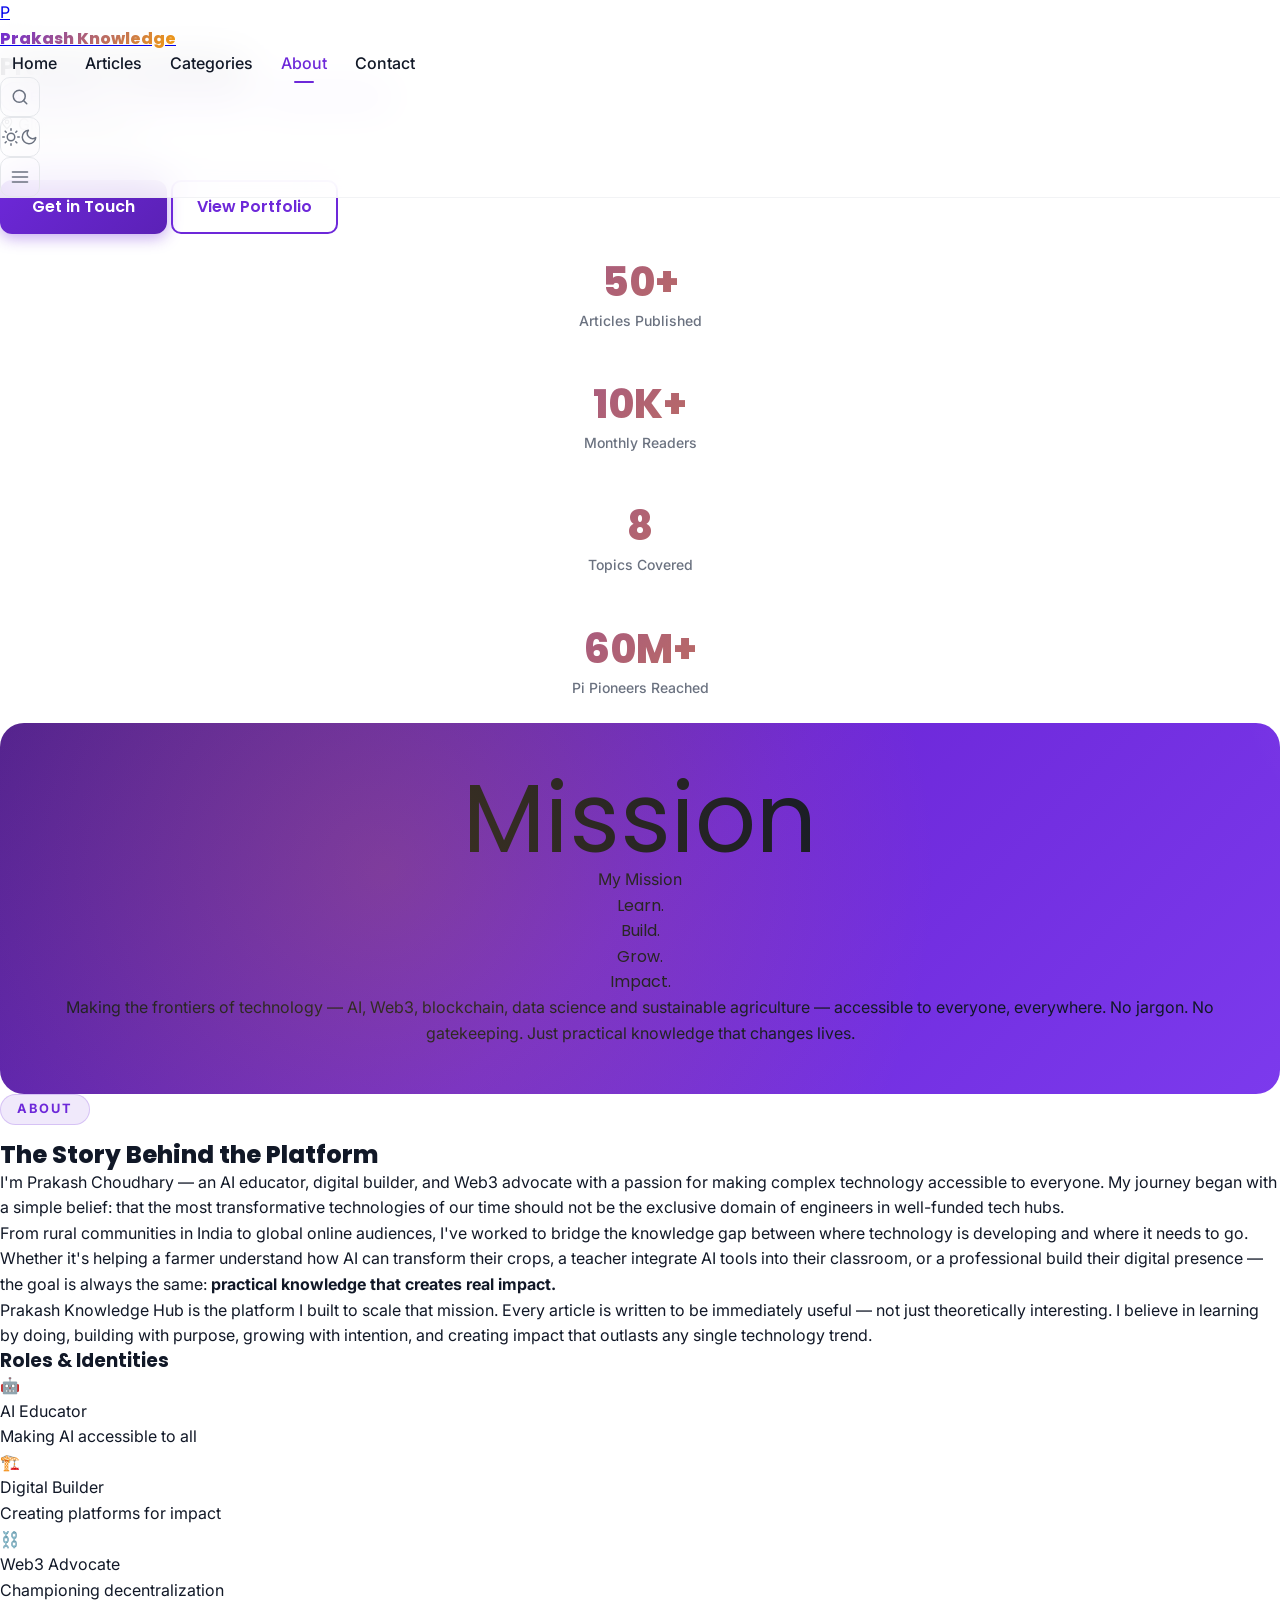
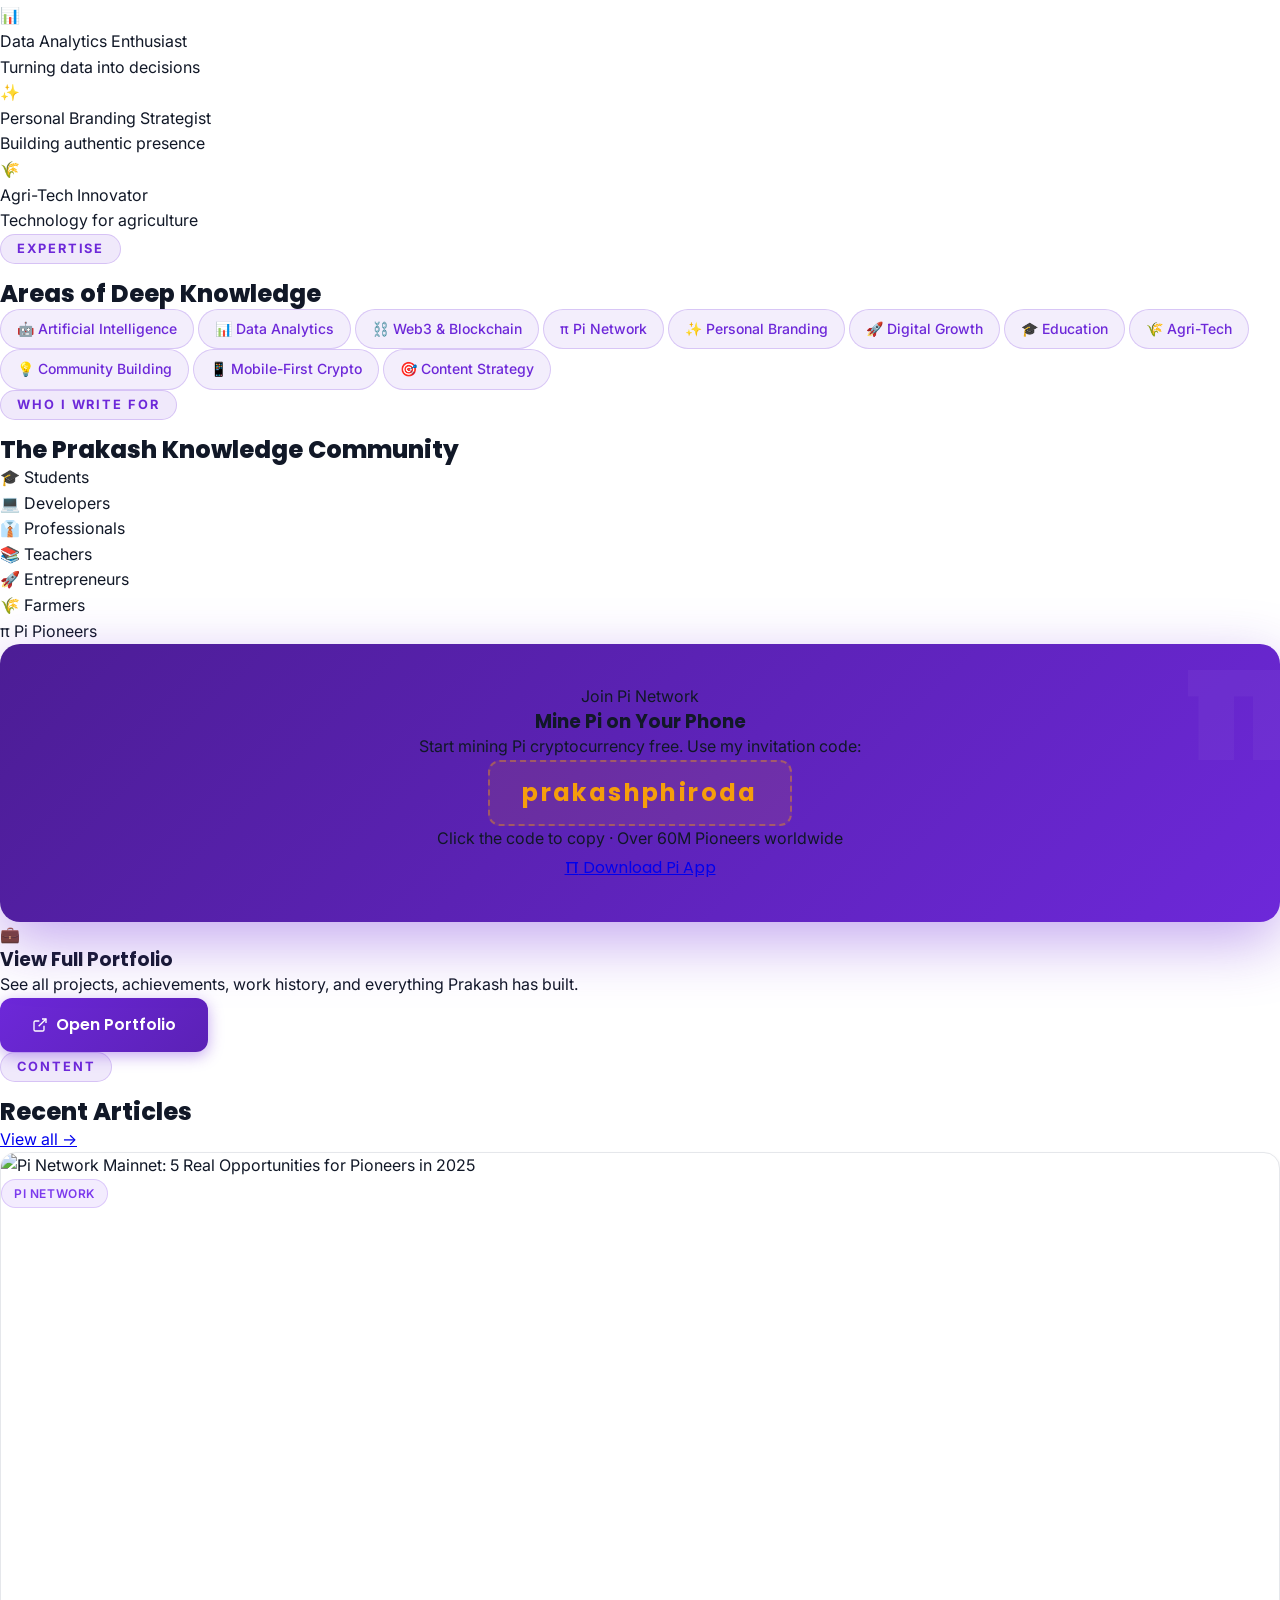
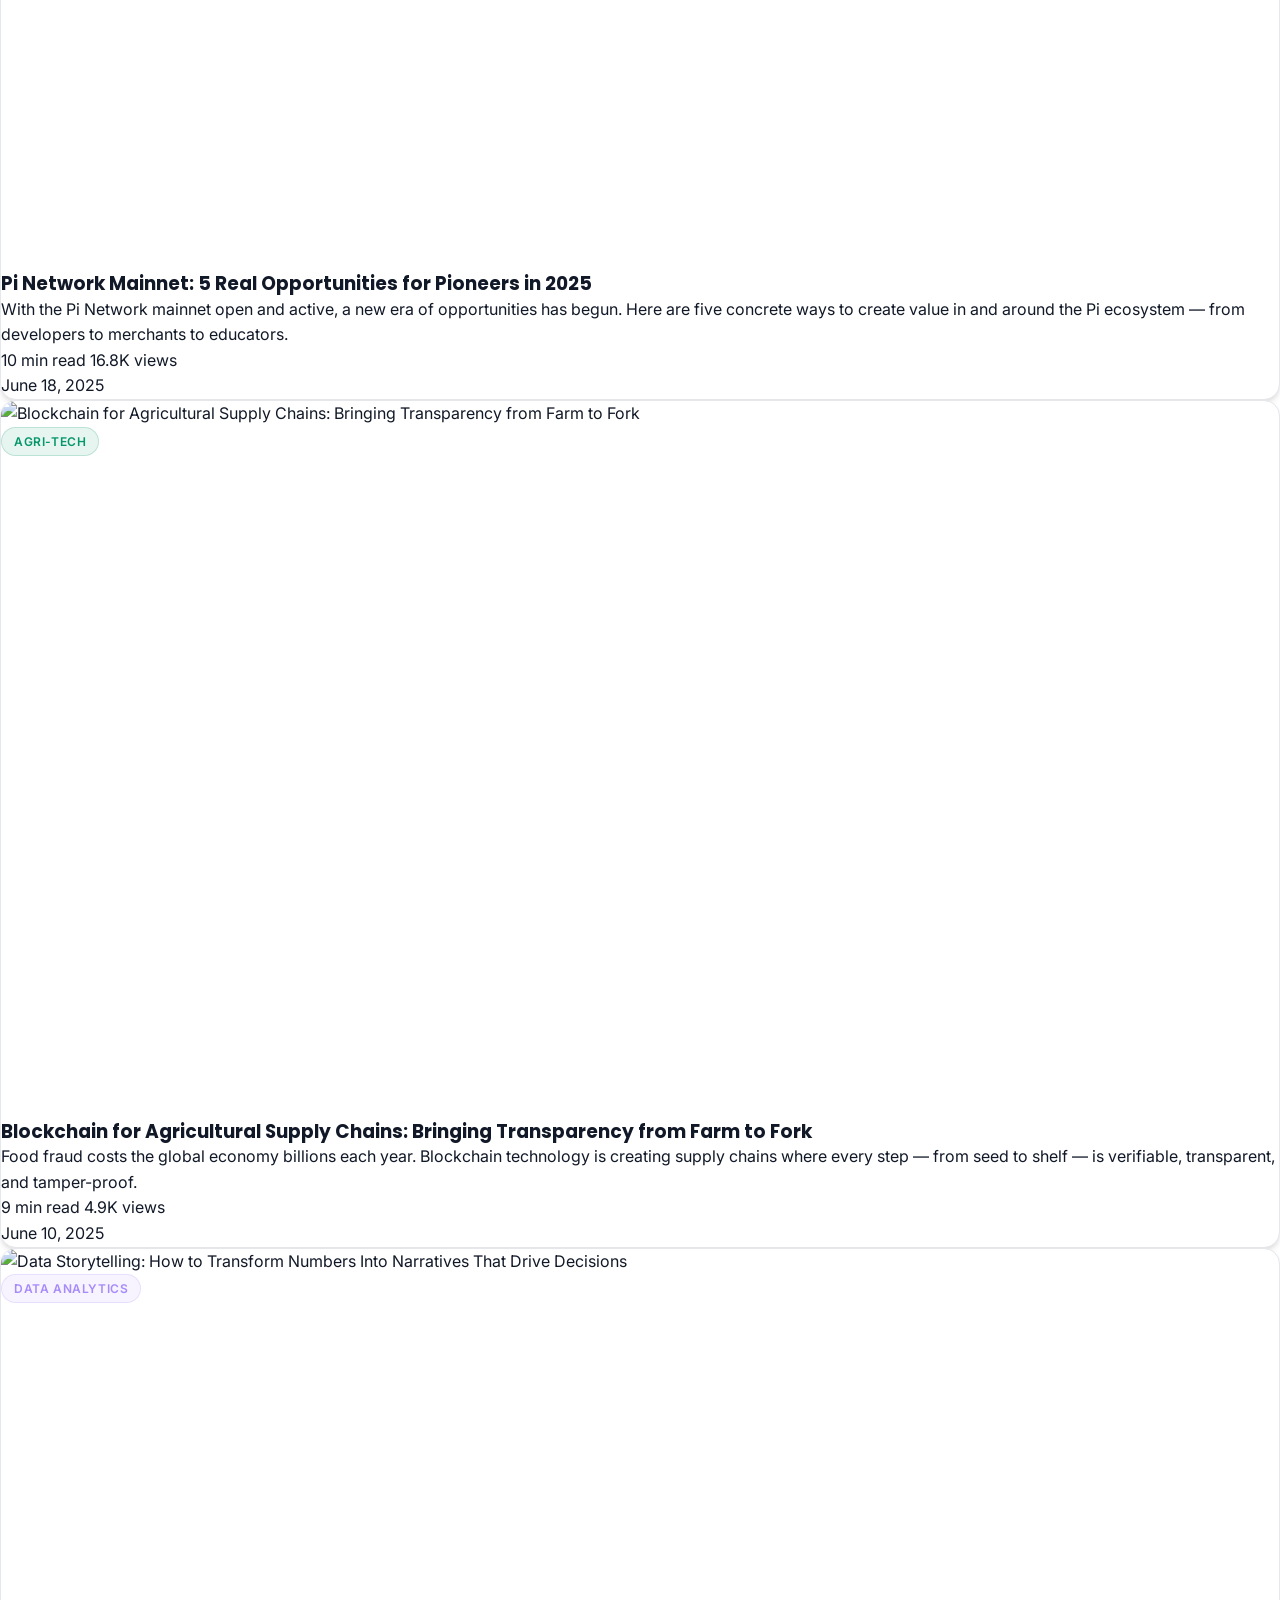
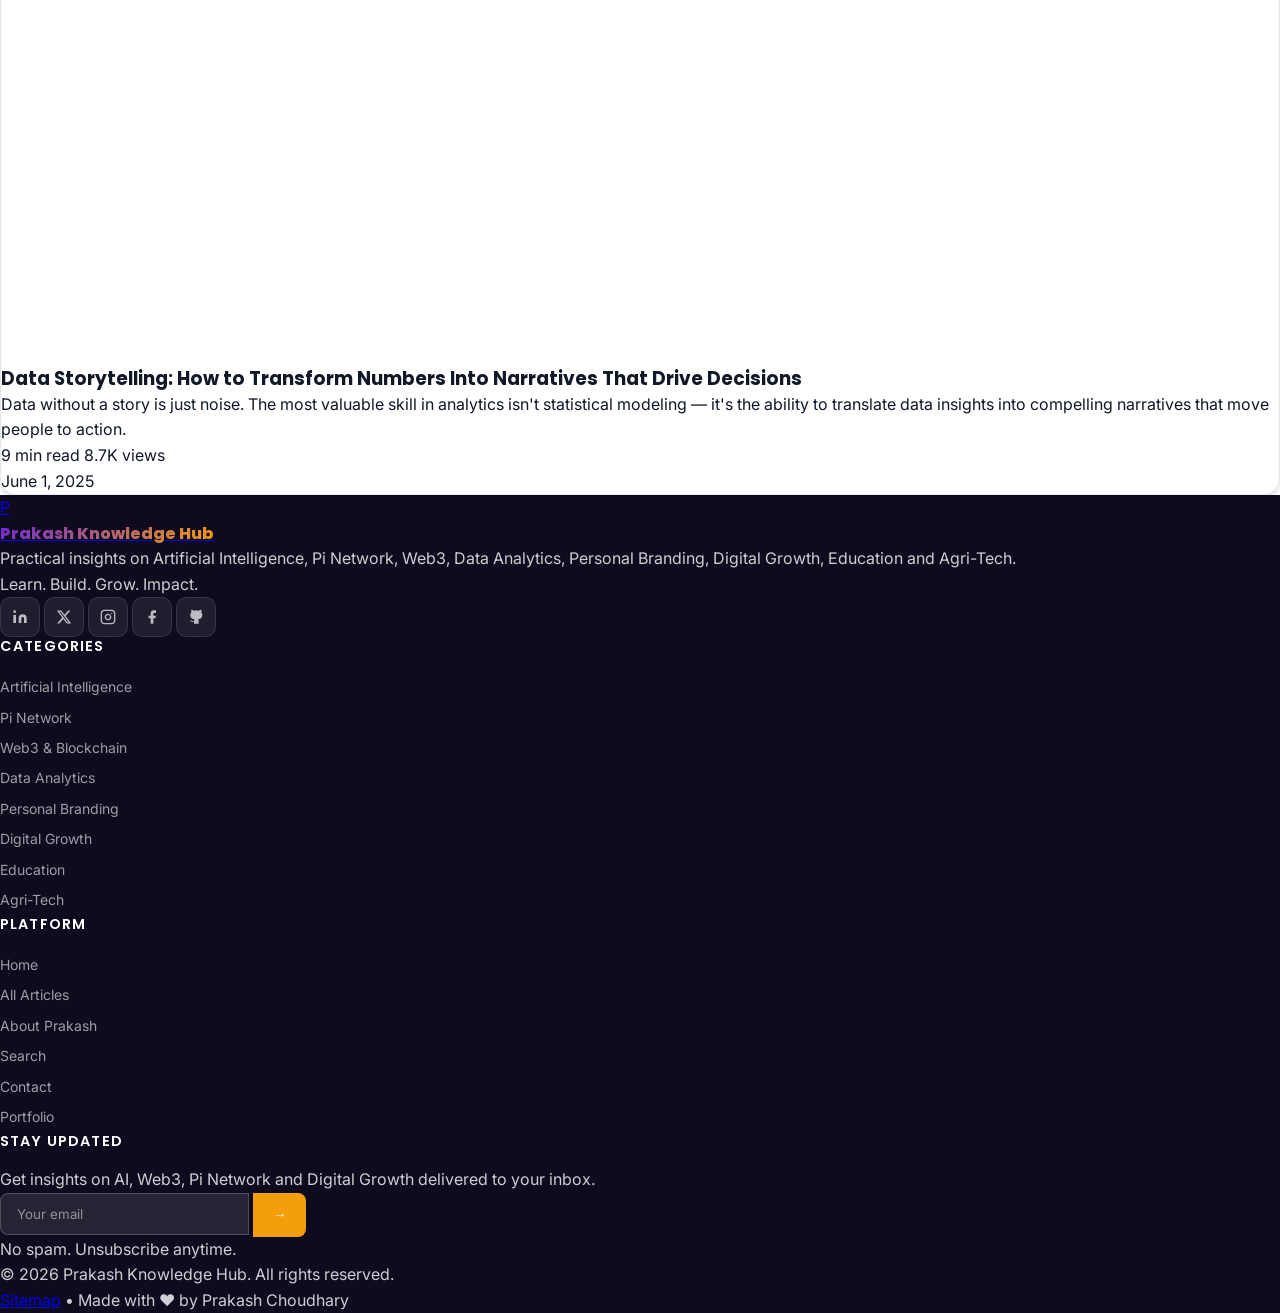
==== about.html @ ef41935b "Update about.html" ====
<!DOCTYPE html>
<html lang="en">
<head>
  <meta charset="UTF-8" />
  <meta name="viewport" content="width=device-width, initial-scale=1.0" />
  <title>About Prakash Choudhary — Prakash Knowledge Hub</title>
  <meta name="description" content="Prakash Choudhary — AI Educator, Digital Builder, Web3 Advocate, Data Analytics Enthusiast, Personal Branding Strategist and Agri-Tech Innovator." />
  <meta name="robots" content="index, follow" />
  <link rel="canonical" href="https://prakashfirodawork-ctrl.github.io/knowledgehub-blog/" />
  <meta property="og:title" content="About Prakash Choudhary" />
  <meta property="og:description" content="AI Educator · Digital Builder · Web3 Advocate · Learn. Build. Grow. Impact." />
  <meta property="og:type" content="profile" />
  <link rel="preconnect" href="https://fonts.googleapis.com" />
  <link rel="preconnect" href="https://fonts.gstatic.com" crossorigin />
  <link href="https://fonts.googleapis.com/css2?family=Poppins:wght@400;500;600;700;800;900&family=Inter:wght@300;400;500;600;700&display=swap" rel="stylesheet" />
  <script src="https://cdn.tailwindcss.com"></script>
  <script>
    tailwind.config = { darkMode: 'class', theme: { extend: { colors: { primary: '#6D28D9', 'primary-dark': '#5B21B6', accent: '#F59E0B' }, fontFamily: { heading: ['Poppins', 'sans-serif'], body: ['Inter', 'sans-serif'] } } } }
  </script>
  <link rel="stylesheet" href="assets/css/styles.css" />
  <script type="application/ld+json">
  {
    "@context": "https://schema.org",
    "@type": "Person",
    "name": "Prakash Choudhary",
    "url": "https://prakashfirodawork-ctrl.github.io/knowledgehub-blog/",
    "sameAs": [
      "https://www.linkedin.com/in/prakashphiroda",
      "https://x.com/Piprotecter",
      "https://instagram.com/prakashphiroda",
      "https://github.com/prakashfirodawork-ctrl"
    ],
    "jobTitle": "AI Educator, Digital Builder, Web3 Advocate",
    "description": "AI Educator, Digital Builder and Web3 Advocate helping professionals navigate emerging technologies."
  }
  </script>
  <script>
    (function() {
      const dark = localStorage.getItem('theme') === 'dark' || (!localStorage.getItem('theme') && window.matchMedia('(prefers-color-scheme: dark)').matches);
      if (dark) document.documentElement.classList.add('dark');
    })();
  </script>
</head>
<body class="bg-white dark:bg-gray-950">
  <div id="header-mount"></div>

  <!-- Banner Hero -->
  <section class="relative pt-16 overflow-hidden">
    <!-- Background -->
    <div class="h-72 sm:h-96 bg-gradient-to-br from-purple-950 via-purple-900 to-indigo-900 relative">
      <div class="absolute inset-0" style="background-image:radial-gradient(circle at 30% 50%, rgba(109,40,217,0.4) 0%,transparent 60%),radial-gradient(circle at 80% 30%, rgba(245,158,11,0.2) 0%,transparent 50%)"></div>
      <div class="absolute inset-0" style="background-image:linear-gradient(rgba(109,40,217,0.05) 1px, transparent 1px),linear-gradient(90deg,rgba(109,40,217,0.05) 1px,transparent 1px);background-size:40px 40px"></div>
    </div>

    <!-- Profile Card -->
    <div class="max-w-5xl mx-auto px-4 sm:px-6 lg:px-8">
      <div class="relative -mt-20 sm:-mt-24 bg-white dark:bg-gray-900 rounded-3xl shadow-2xl p-8 sm:p-10 animate-on-scroll">
        <div class="flex flex-col sm:flex-row items-center sm:items-start gap-6">
          <!-- Avatar -->
          <div class="relative flex-shrink-0">
            <div class="w-28 h-28 sm:w-36 sm:h-36 rounded-full bg-gradient-to-br from-purple-600 via-purple-700 to-purple-900 border-4 border-white dark:border-gray-900 shadow-xl flex items-center justify-center">
              <span class="text-5xl sm:text-6xl font-black text-white" style="font-family:Poppins">P</span>
            </div>
            <div class="absolute -bottom-1 -right-1 w-8 h-8 bg-green-500 border-2 border-white dark:border-gray-900 rounded-full flex items-center justify-center">
              <svg xmlns="http://www.w3.org/2000/svg" width="12" height="12" viewBox="0 0 24 24" fill="none" stroke="white" stroke-width="3"><polyline points="20 6 9 17 4 12"></polyline></svg>
            </div>
          </div>

          <!-- Info -->
          <div class="text-center sm:text-left flex-1">
            <h1 class="text-3xl sm:text-4xl font-black text-gray-900 dark:text-white mb-1" style="font-family:Poppins">Prakash Choudhary</h1>
            <div class="flex flex-wrap justify-center sm:justify-start gap-2 mb-3">
              <span class="category-badge">AI Educator</span>
              <span class="category-badge">Digital Builder</span>
              <span class="category-badge">Web3 Advocate</span>
            </div>
            <div class="flex items-center justify-center sm:justify-start gap-2 text-gray-500 dark:text-gray-400 text-sm mb-4">
              <svg xmlns="http://www.w3.org/2000/svg" width="14" height="14" viewBox="0 0 24 24" fill="none" stroke="currentColor" stroke-width="2"><circle cx="12" cy="10" r="3"></circle><path d="M12 21.7C17.3 17 20 13 20 10a8 8 0 1 0-16 0c0 3 2.7 6.9 8 11.7z"></path></svg>
              Global / Remote
            </div>

            <!-- Social Links -->
            <div class="flex gap-3 justify-center sm:justify-start">
              <a href="https://www.linkedin.com/in/prakashphiroda" target="_blank" rel="noopener" class="social-link" title="LinkedIn">
                <svg xmlns="http://www.w3.org/2000/svg" width="16" height="16" viewBox="0 0 24 24" fill="currentColor"><path d="M16 8a6 6 0 0 1 6 6v7h-4v-7a2 2 0 0 0-2-2 2 2 0 0 0-2 2v7h-4v-7a6 6 0 0 1 6-6z"></path><rect x="2" y="9" width="4" height="12"></rect><circle cx="4" cy="4" r="2"></circle></svg>
              </a>
              <a href="https://x.com/Piprotecter" target="_blank" rel="noopener" class="social-link" title="X/Twitter">𝕏</a>
              <a href="https://instagram.com/prakashphiroda" target="_blank" rel="noopener" class="social-link" title="Instagram">
                <svg xmlns="http://www.w3.org/2000/svg" width="14" height="14" viewBox="0 0 24 24" fill="none" stroke="currentColor" stroke-width="2" stroke-linecap="round" stroke-linejoin="round"><rect x="2" y="2" width="20" height="20" rx="5" ry="5"></rect><path d="M16 11.37A4 4 0 1 1 12.63 8 4 4 0 0 1 16 11.37z"></path><line x1="17.5" y1="6.5" x2="17.51" y2="6.5"></line></svg>
              </a>
              <a href="https://github.com/prakashfirodawork-ctrl" target="_blank" rel="noopener" class="social-link" title="GitHub">
                <svg xmlns="http://www.w3.org/2000/svg" width="14" height="14" viewBox="0 0 24 24" fill="currentColor"><path d="M9 19c-5 1.5-5-2.5-7-3m14 6v-3.87a3.37 3.37 0 0 0-.94-2.61c3.14-.35 6.44-1.54 6.44-7A5.44 5.44 0 0 0 20 4.77 5.07 5.07 0 0 0 19.91 1S18.73.65 16 2.48a13.38 13.38 0 0 0-7 0C6.27.65 5.09 1 5.09 1A5.07 5.07 0 0 0 5 4.77a5.44 5.44 0 0 0-1.5 3.78c0 5.42 3.3 6.61 6.44 7A3.37 3.37 0 0 0 9 18.13V22"></path></svg>
              </a>
              <a href="https://prakashfirodawork-ctrl.github.io/Prakash-Identity-Hub/" target="_blank" rel="noopener" class="social-link" title="Portfolio">
                <svg xmlns="http://www.w3.org/2000/svg" width="14" height="14" viewBox="0 0 24 24" fill="none" stroke="currentColor" stroke-width="2" stroke-linecap="round" stroke-linejoin="round"><rect x="2" y="3" width="20" height="14" rx="2" ry="2"></rect><line x1="8" y1="21" x2="16" y2="21"></line><line x1="12" y1="17" x2="12" y2="21"></line></svg>
              </a>
            </div>
          </div>

          <!-- CTA Buttons -->
          <div class="flex flex-col gap-3 mt-4 sm:mt-0">
            <a href="contact.html" class="btn-primary text-center">Get in Touch</a>
            <a href="https://prakashfirodawork-ctrl.github.io/Prakash-Identity-Hub/" target="_blank" rel="noopener" class="btn-outline text-center">View Portfolio</a>
          </div>
        </div>
      </div>
    </div>
  </section>

  <main class="max-w-5xl mx-auto px-4 sm:px-6 lg:px-8 py-16 space-y-16">

    <!-- Statistics -->
    <div class="grid grid-cols-2 lg:grid-cols-4 gap-4 animate-on-scroll">
      <div class="stat-card bg-white dark:bg-gray-900 border border-gray-200 dark:border-gray-800 rounded-2xl">
        <div class="stat-number">50+</div>
        <div class="stat-label">Articles Published</div>
      </div>
      <div class="stat-card bg-white dark:bg-gray-900 border border-gray-200 dark:border-gray-800 rounded-2xl">
        <div class="stat-number">10K+</div>
        <div class="stat-label">Monthly Readers</div>
      </div>
      <div class="stat-card bg-white dark:bg-gray-900 border border-gray-200 dark:border-gray-800 rounded-2xl">
        <div class="stat-number">8</div>
        <div class="stat-label">Topics Covered</div>
      </div>
      <div class="stat-card bg-white dark:bg-gray-900 border border-gray-200 dark:border-gray-800 rounded-2xl">
        <div class="stat-number">60M+</div>
        <div class="stat-label">Pi Pioneers Reached</div>
      </div>
    </div>

    <!-- Mission -->
    <div class="animate-on-scroll">
      <div class="gradient-card text-center">
        <div class="relative z-10">
          <div class="text-6xl font-black text-white/5 absolute top-0 left-0 right-0 text-center" style="font-family:Poppins;font-size:6rem;line-height:1">Mission</div>
          <div class="relative">
            <div class="text-purple-300 font-semibold text-sm uppercase tracking-widest mb-4">My Mission</div>
            <div class="text-5xl sm:text-6xl font-black text-white leading-tight" style="font-family:Poppins">
              <div class="text-yellow-300">Learn.</div>
              <div>Build.</div>
              <div class="text-purple-300">Grow.</div>
              <div>Impact.</div>
            </div>
            <p class="text-purple-200 mt-6 max-w-xl mx-auto leading-relaxed">
              Making the frontiers of technology — AI, Web3, blockchain, data science and sustainable agriculture — accessible to everyone, everywhere. No jargon. No gatekeeping. Just practical knowledge that changes lives.
            </p>
          </div>
        </div>
      </div>
    </div>

    <!-- About Text -->
    <div class="grid grid-cols-1 lg:grid-cols-5 gap-12 animate-on-scroll">
      <div class="lg:col-span-3">
        <span class="section-eyebrow">About</span>
        <h2 class="section-title text-3xl mt-3 mb-6 text-left">The Story Behind the Platform</h2>
        <div class="space-y-4 text-gray-600 dark:text-gray-400 leading-relaxed">
          <p>I'm Prakash Choudhary — an AI educator, digital builder, and Web3 advocate with a passion for making complex technology accessible to everyone. My journey began with a simple belief: that the most transformative technologies of our time should not be the exclusive domain of engineers in well-funded tech hubs.</p>
          <p>From rural communities in India to global online audiences, I've worked to bridge the knowledge gap between where technology is developing and where it needs to go. Whether it's helping a farmer understand how AI can transform their crops, a teacher integrate AI tools into their classroom, or a professional build their digital presence — the goal is always the same: <strong class="text-gray-900 dark:text-white">practical knowledge that creates real impact.</strong></p>
          <p>Prakash Knowledge Hub is the platform I built to scale that mission. Every article is written to be immediately useful — not just theoretically interesting. I believe in learning by doing, building with purpose, growing with intention, and creating impact that outlasts any single technology trend.</p>
        </div>
      </div>
      <div class="lg:col-span-2">
        <div class="bg-gray-50 dark:bg-gray-900 border border-gray-200 dark:border-gray-800 rounded-2xl p-6">
          <h3 class="font-bold text-gray-900 dark:text-white mb-4" style="font-family:Poppins">Roles & Identities</h3>
          <div class="space-y-3">
            <div class="flex items-center gap-3">
              <span class="text-xl">🤖</span>
              <div>
                <div class="font-semibold text-sm text-gray-900 dark:text-white">AI Educator</div>
                <div class="text-xs text-gray-500">Making AI accessible to all</div>
              </div>
            </div>
            <div class="flex items-center gap-3">
              <span class="text-xl">🏗️</span>
              <div>
                <div class="font-semibold text-sm text-gray-900 dark:text-white">Digital Builder</div>
                <div class="text-xs text-gray-500">Creating platforms for impact</div>
              </div>
            </div>
            <div class="flex items-center gap-3">
              <span class="text-xl">⛓️</span>
              <div>
                <div class="font-semibold text-sm text-gray-900 dark:text-white">Web3 Advocate</div>
                <div class="text-xs text-gray-500">Championing decentralization</div>
              </div>
            </div>
            <div class="flex items-center gap-3">
              <span class="text-xl">📊</span>
              <div>
                <div class="font-semibold text-sm text-gray-900 dark:text-white">Data Analytics Enthusiast</div>
                <div class="text-xs text-gray-500">Turning data into decisions</div>
              </div>
            </div>
            <div class="flex items-center gap-3">
              <span class="text-xl">✨</span>
              <div>
                <div class="font-semibold text-sm text-gray-900 dark:text-white">Personal Branding Strategist</div>
                <div class="text-xs text-gray-500">Building authentic presence</div>
              </div>
            </div>
            <div class="flex items-center gap-3">
              <span class="text-xl">🌾</span>
              <div>
                <div class="font-semibold text-sm text-gray-900 dark:text-white">Agri-Tech Innovator</div>
                <div class="text-xs text-gray-500">Technology for agriculture</div>
              </div>
            </div>
          </div>
        </div>
      </div>
    </div>

    <!-- Areas of Expertise -->
    <div class="animate-on-scroll">
      <div class="text-center mb-8">
        <span class="section-eyebrow">Expertise</span>
        <h2 class="section-title text-3xl mt-3">Areas of Deep Knowledge</h2>
      </div>
      <div class="flex flex-wrap justify-center gap-3">
        <a href="articles.html?category=artificial-intelligence" class="expertise-tag">🤖 Artificial Intelligence</a>
        <a href="articles.html?category=data-analytics" class="expertise-tag">📊 Data Analytics</a>
        <a href="articles.html?category=web3-blockchain" class="expertise-tag">⛓️ Web3 & Blockchain</a>
        <a href="articles.html?category=pi-network" class="expertise-tag">π Pi Network</a>
        <a href="articles.html?category=personal-branding" class="expertise-tag">✨ Personal Branding</a>
        <a href="articles.html?category=digital-growth" class="expertise-tag">🚀 Digital Growth</a>
        <a href="articles.html?category=education" class="expertise-tag">🎓 Education</a>
        <a href="articles.html?category=agri-tech" class="expertise-tag">🌾 Agri-Tech</a>
        <span class="expertise-tag">💡 Community Building</span>
        <span class="expertise-tag">📱 Mobile-First Crypto</span>
        <span class="expertise-tag">🎯 Content Strategy</span>
      </div>
    </div>

    <!-- Audience -->
    <div class="animate-on-scroll">
      <div class="bg-gray-50 dark:bg-gray-900 border border-gray-200 dark:border-gray-800 rounded-2xl p-8">
        <div class="text-center mb-8">
          <span class="section-eyebrow">Who I Write For</span>
          <h2 class="section-title text-2xl mt-3">The Prakash Knowledge Community</h2>
        </div>
        <div class="grid grid-cols-2 sm:grid-cols-3 lg:grid-cols-7 gap-4">
          <div class="text-center p-3">
            <span class="text-3xl block mb-2">🎓</span>
            <span class="text-sm font-medium text-gray-700 dark:text-gray-300">Students</span>
          </div>
          <div class="text-center p-3">
            <span class="text-3xl block mb-2">💻</span>
            <span class="text-sm font-medium text-gray-700 dark:text-gray-300">Developers</span>
          </div>
          <div class="text-center p-3">
            <span class="text-3xl block mb-2">👔</span>
            <span class="text-sm font-medium text-gray-700 dark:text-gray-300">Professionals</span>
          </div>
          <div class="text-center p-3">
            <span class="text-3xl block mb-2">📚</span>
            <span class="text-sm font-medium text-gray-700 dark:text-gray-300">Teachers</span>
          </div>
          <div class="text-center p-3">
            <span class="text-3xl block mb-2">🚀</span>
            <span class="text-sm font-medium text-gray-700 dark:text-gray-300">Entrepreneurs</span>
          </div>
          <div class="text-center p-3">
            <span class="text-3xl block mb-2">🌾</span>
            <span class="text-sm font-medium text-gray-700 dark:text-gray-300">Farmers</span>
          </div>
          <div class="text-center p-3">
            <span class="text-3xl block mb-2">π</span>
            <span class="text-sm font-medium text-gray-700 dark:text-gray-300">Pi Pioneers</span>
          </div>
        </div>
      </div>
    </div>

    <!-- Pi Network + Portfolio -->
    <div class="grid grid-cols-1 md:grid-cols-2 gap-6 animate-on-scroll">
      <!-- Pi Network -->
      <div class="pi-card">
        <div class="relative z-10 text-center">
          <div class="text-white font-semibold text-sm uppercase tracking-wider mb-3">Join Pi Network</div>
          <h3 class="text-white text-2xl font-bold mb-2" style="font-family:Poppins">Mine Pi on Your Phone</h3>
          <p class="text-purple-200 text-sm mb-5">Start mining Pi cryptocurrency free. Use my invitation code:</p>
          <div class="pi-code mb-5" onclick="copyToClipboard('prakashphiroda')" style="cursor:pointer" title="Click to copy">
            prakashphiroda
          </div>
          <p class="text-purple-300 text-xs mb-5">Click the code to copy · Over 60M Pioneers worldwide</p>
          <a href="https://minepi.com/prakashphiroda" target="_blank" rel="noopener" class="inline-flex items-center gap-2 bg-yellow-400 hover:bg-yellow-300 text-gray-900 font-bold px-6 py-3 rounded-xl transition-all duration-200 shadow-lg hover:-translate-y-1" style="font-family:Poppins">
            <span style="font-size:1.2em">π</span>
            Download Pi App
          </a>
        </div>
      </div>

      <!-- Portfolio -->
      <div class="bg-white dark:bg-gray-900 border border-gray-200 dark:border-gray-800 rounded-2xl p-8 flex flex-col items-center text-center justify-center">
        <div class="w-16 h-16 rounded-2xl bg-gradient-to-br from-purple-600 to-purple-800 flex items-center justify-center text-white text-3xl mb-5">💼</div>
        <h3 class="text-2xl font-bold text-gray-900 dark:text-white mb-2" style="font-family:Poppins">View Full Portfolio</h3>
        <p class="text-gray-500 dark:text-gray-400 text-sm mb-6 max-w-xs">See all projects, achievements, work history, and everything Prakash has built.</p>
        <a href="https://prakashfirodawork-ctrl.github.io/Prakash-Identity-Hub/" target="_blank" rel="noopener" class="btn-primary inline-flex">
          <svg xmlns="http://www.w3.org/2000/svg" width="16" height="16" viewBox="0 0 24 24" fill="none" stroke="currentColor" stroke-width="2"><path d="M18 13v6a2 2 0 0 1-2 2H5a2 2 0 0 1-2-2V8a2 2 0 0 1 2-2h6"></path><polyline points="15 3 21 3 21 9"></polyline><line x1="10" y1="14" x2="21" y2="3"></line></svg>
          Open Portfolio
        </a>
      </div>
    </div>

    <!-- Recent Articles -->
    <div class="animate-on-scroll">
      <div class="flex items-center justify-between mb-8">
        <div>
          <span class="section-eyebrow">Content</span>
          <h2 class="section-title text-2xl mt-2">Recent Articles</h2>
        </div>
        <a href="articles.html" class="text-sm text-purple-600 dark:text-purple-400 font-medium hover:underline">View all →</a>
      </div>
      <div id="about-recent-articles" class="grid grid-cols-1 sm:grid-cols-2 lg:grid-cols-3 gap-6">
        <!-- Populated by JS -->
      </div>
    </div>
  </main>

  <div id="footer-mount"></div>

  <script src="assets/js/main.js"></script>
  <script>
    async function initAboutPage() {
      const data = await initPage('about');
      const articles = data.articles || [];
      const recent = [...articles].sort((a, b) => new Date(b.date) - new Date(a.date)).slice(0, 3);
      document.getElementById('about-recent-articles').innerHTML = recent.map(a => createArticleCard(a)).join('');
      setTimeout(initAnimations, 100);
    }
    initAboutPage();
  </script>
</body>
</html>
---- assets/css/styles.css ----
/* ===== PRAKASH KNOWLEDGE HUB - Custom Styles ===== */

/* Import Google Fonts */
@import url('https://fonts.googleapis.com/css2?family=Poppins:wght@400;500;600;700;800;900&family=Inter:wght@300;400;500;600;700&display=swap');

/* ===== CSS VARIABLES ===== */
:root {
  --primary: #6D28D9;
  --primary-dark: #5B21B6;
  --primary-light: #7C3AED;
  --accent: #F59E0B;
  --accent-dark: #D97706;
  --bg: #FFFFFF;
  --bg-section: #F8FAFC;
  --text: #111827;
  --text-muted: #6B7280;
  --text-light: #9CA3AF;
  --border: #E5E7EB;
  --card-shadow: 0 4px 6px -1px rgba(0,0,0,0.1), 0 2px 4px -1px rgba(0,0,0,0.06);
  --card-shadow-hover: 0 20px 25px -5px rgba(0,0,0,0.1), 0 10px 10px -5px rgba(0,0,0,0.04);
}

.dark {
  --bg: #0F0F0F;
  --bg-section: #1A1A2E;
  --text: #F9FAFB;
  --text-muted: #9CA3AF;
  --text-light: #6B7280;
  --border: #374151;
  --card-shadow: 0 4px 6px -1px rgba(0,0,0,0.4), 0 2px 4px -1px rgba(0,0,0,0.3);
  --card-shadow-hover: 0 20px 25px -5px rgba(0,0,0,0.5), 0 10px 10px -5px rgba(0,0,0,0.3);
}

/* ===== BASE STYLES ===== */
* {
  box-sizing: border-box;
  margin: 0;
  padding: 0;
}

html {
  scroll-behavior: smooth;
}

body {
  font-family: 'Inter', sans-serif;
  color: var(--text);
  background-color: var(--bg);
  line-height: 1.6;
  transition: background-color 0.3s ease, color 0.3s ease;
}

h1, h2, h3, h4, h5, h6 {
  font-family: 'Poppins', sans-serif;
  line-height: 1.3;
}

/* ===== SCROLLBAR ===== */
::-webkit-scrollbar {
  width: 6px;
}

::-webkit-scrollbar-track {
  background: var(--bg-section);
}

::-webkit-scrollbar-thumb {
  background: var(--primary);
  border-radius: 3px;
}

/* ===== ANIMATIONS ===== */
@keyframes fadeIn {
  from { opacity: 0; }
  to { opacity: 1; }
}

@keyframes slideUp {
  from {
    opacity: 0;
    transform: translateY(30px);
  }
  to {
    opacity: 1;
    transform: translateY(0);
  }
}

@keyframes slideDown {
  from {
    opacity: 0;
    transform: translateY(-20px);
  }
  to {
    opacity: 1;
    transform: translateY(0);
  }
}

@keyframes scaleIn {
  from {
    opacity: 0;
    transform: scale(0.95);
  }
  to {
    opacity: 1;
    transform: scale(1);
  }
}

@keyframes shimmer {
  0% { background-position: -1000px 0; }
  100% { background-position: 1000px 0; }
}

@keyframes gradientShift {
  0% { background-position: 0% 50%; }
  50% { background-position: 100% 50%; }
  100% { background-position: 0% 50%; }
}

@keyframes float {
  0%, 100% { transform: translateY(0px); }
  50% { transform: translateY(-10px); }
}

@keyframes pulse-border {
  0%, 100% { border-color: var(--primary); }
  50% { border-color: var(--accent); }
}

/* Intersection Observer animations */
.animate-on-scroll {
  opacity: 0;
  transform: translateY(30px);
  transition: opacity 0.6s ease, transform 0.6s ease;
}

.animate-on-scroll.visible {
  opacity: 1;
  transform: translateY(0);
}

.animate-fade-in {
  animation: fadeIn 0.6s ease forwards;
}

.animate-slide-up {
  animation: slideUp 0.6s ease forwards;
}

/* ===== HEADER ===== */
#main-header {
  position: fixed;
  top: 0;
  left: 0;
  right: 0;
  z-index: 1000;
  background: rgba(255, 255, 255, 0.85);
  backdrop-filter: blur(20px);
  -webkit-backdrop-filter: blur(20px);
  border-bottom: 1px solid rgba(229, 231, 235, 0.5);
  transition: all 0.3s ease;
}

.dark #main-header {
  background: rgba(15, 15, 15, 0.85);
  border-bottom-color: rgba(55, 65, 81, 0.5);
}

#main-header.scrolled {
  box-shadow: 0 4px 20px rgba(0, 0, 0, 0.1);
}

.dark #main-header.scrolled {
  box-shadow: 0 4px 20px rgba(0, 0, 0, 0.4);
}

/* ===== LOGO ===== */
.logo-text {
  font-family: 'Poppins', sans-serif;
  font-weight: 800;
  background: linear-gradient(135deg, #6D28D9, #F59E0B);
  -webkit-background-clip: text;
  -webkit-text-fill-color: transparent;
  background-clip: text;
}

/* ===== NAVIGATION ===== */
.nav-link {
  font-family: 'Inter', sans-serif;
  font-weight: 500;
  color: var(--text);
  text-decoration: none;
  padding: 0.5rem 0.75rem;
  border-radius: 8px;
  transition: all 0.2s ease;
  position: relative;
}

.nav-link:hover {
  color: var(--primary);
  background: rgba(109, 40, 217, 0.08);
}

.nav-link.active {
  color: var(--primary);
}

.nav-link.active::after {
  content: '';
  position: absolute;
  bottom: -2px;
  left: 50%;
  transform: translateX(-50%);
  width: 20px;
  height: 2px;
  background: var(--primary);
  border-radius: 1px;
}

/* ===== MOBILE MENU ===== */
#mobile-menu {
  position: fixed;
  top: 0;
  left: 0;
  right: 0;
  bottom: 0;
  background: rgba(0, 0, 0, 0.5);
  z-index: 999;
  opacity: 0;
  pointer-events: none;
  transition: opacity 0.3s ease;
}

#mobile-menu.open {
  opacity: 1;
  pointer-events: all;
}

#mobile-menu-panel {
  position: absolute;
  top: 0;
  right: 0;
  bottom: 0;
  width: 280px;
  background: var(--bg);
  transform: translateX(100%);
  transition: transform 0.3s ease;
  padding: 2rem;
  overflow-y: auto;
}

#mobile-menu.open #mobile-menu-panel {
  transform: translateX(0);
}

/* ===== HERO SECTION ===== */
.hero-section {
  min-height: 100vh;
  display: flex;
  align-items: center;
  background: linear-gradient(135deg, #0F0A1E 0%, #1a0845 50%, #2D1B69 100%);
  position: relative;
  overflow: hidden;
}

.hero-bg-pattern {
  position: absolute;
  inset: 0;
  background-image:
    radial-gradient(circle at 20% 50%, rgba(109, 40, 217, 0.3) 0%, transparent 50%),
    radial-gradient(circle at 80% 20%, rgba(245, 158, 11, 0.2) 0%, transparent 40%),
    radial-gradient(circle at 60% 80%, rgba(124, 58, 237, 0.2) 0%, transparent 40%);
}

.hero-grid {
  position: absolute;
  inset: 0;
  background-image:
    linear-gradient(rgba(109, 40, 217, 0.05) 1px, transparent 1px),
    linear-gradient(90deg, rgba(109, 40, 217, 0.05) 1px, transparent 1px);
  background-size: 50px 50px;
}

.hero-badge {
  display: inline-flex;
  align-items: center;
  gap: 8px;
  background: rgba(109, 40, 217, 0.2);
  border: 1px solid rgba(109, 40, 217, 0.4);
  border-radius: 100px;
  padding: 8px 16px;
  font-size: 0.875rem;
  font-weight: 500;
  color: #C4B5FD;
  animation: slideDown 0.6s ease forwards;
}

.hero-badge .dot {
  width: 8px;
  height: 8px;
  background: var(--accent);
  border-radius: 50%;
  animation: float 2s ease infinite;
}

.hero-title {
  font-family: 'Poppins', sans-serif;
  font-size: clamp(2.5rem, 8vw, 6rem);
  font-weight: 900;
  line-height: 1.05;
  color: white;
}

.hero-title .accent {
  background: linear-gradient(135deg, #F59E0B, #FCD34D);
  -webkit-background-clip: text;
  -webkit-text-fill-color: transparent;
  background-clip: text;
}

.hero-description {
  color: rgba(255, 255, 255, 0.7);
  font-size: 1.125rem;
  max-width: 600px;
  line-height: 1.8;
}

/* ===== BUTTONS ===== */
.btn-primary {
  font-family: 'Poppins', sans-serif;
  font-weight: 600;
  display: inline-flex;
  align-items: center;
  gap: 8px;
  padding: 0.875rem 2rem;
  background: linear-gradient(135deg, #6D28D9, #5B21B6);
  color: white;
  border-radius: 12px;
  text-decoration: none;
  border: none;
  cursor: pointer;
  transition: all 0.3s ease;
  box-shadow: 0 4px 15px rgba(109, 40, 217, 0.4);
}

.btn-primary:hover {
  transform: translateY(-2px);
  box-shadow: 0 8px 25px rgba(109, 40, 217, 0.5);
  background: linear-gradient(135deg, #7C3AED, #6D28D9);
}

.btn-secondary {
  font-family: 'Poppins', sans-serif;
  font-weight: 600;
  display: inline-flex;
  align-items: center;
  gap: 8px;
  padding: 0.875rem 2rem;
  background: rgba(255, 255, 255, 0.1);
  color: white;
  border-radius: 12px;
  text-decoration: none;
  border: 1px solid rgba(255, 255, 255, 0.2);
  cursor: pointer;
  transition: all 0.3s ease;
  backdrop-filter: blur(10px);
}

.btn-secondary:hover {
  background: rgba(255, 255, 255, 0.2);
  transform: translateY(-2px);
}

.btn-outline {
  font-family: 'Poppins', sans-serif;
  font-weight: 600;
  display: inline-flex;
  align-items: center;
  gap: 8px;
  padding: 0.75rem 1.5rem;
  background: transparent;
  color: var(--primary);
  border-radius: 10px;
  text-decoration: none;
  border: 2px solid var(--primary);
  cursor: pointer;
  transition: all 0.3s ease;
}

.btn-outline:hover {
  background: var(--primary);
  color: white;
  transform: translateY(-2px);
  box-shadow: 0 8px 20px rgba(109, 40, 217, 0.3);
}

/* ===== CARDS ===== */
.article-card {
  background: var(--bg);
  border: 1px solid var(--border);
  border-radius: 16px;
  overflow: hidden;
  transition: all 0.3s ease;
  box-shadow: var(--card-shadow);
  cursor: pointer;
}

.article-card:hover {
  transform: translateY(-6px);
  box-shadow: var(--card-shadow-hover);
  border-color: rgba(109, 40, 217, 0.3);
}

.article-card .card-image {
  width: 100%;
  aspect-ratio: 16/9;
  object-fit: cover;
  transition: transform 0.4s ease;
}

.article-card:hover .card-image {
  transform: scale(1.05);
}

.featured-card {
  background: var(--bg);
  border: 1px solid var(--border);
  border-radius: 20px;
  overflow: hidden;
  transition: all 0.3s ease;
  box-shadow: var(--card-shadow);
}

.featured-card:hover {
  transform: translateY(-4px);
  box-shadow: 0 25px 50px rgba(0, 0, 0, 0.15);
}

/* ===== CATEGORY BADGE ===== */
.category-badge {
  display: inline-flex;
  align-items: center;
  gap: 4px;
  padding: 4px 12px;
  border-radius: 100px;
  font-size: 0.75rem;
  font-weight: 600;
  text-transform: uppercase;
  letter-spacing: 0.05em;
  background: rgba(109, 40, 217, 0.1);
  color: var(--primary);
  border: 1px solid rgba(109, 40, 217, 0.2);
}

/* ===== TOPIC CARDS ===== */
.topic-card {
  background: var(--bg);
  border: 1px solid var(--border);
  border-radius: 16px;
  padding: 1.5rem;
  text-align: center;
  cursor: pointer;
  transition: all 0.3s ease;
  text-decoration: none;
  display: block;
  box-shadow: var(--card-shadow);
}

.topic-card:hover {
  transform: translateY(-6px);
  box-shadow: 0 20px 40px rgba(109, 40, 217, 0.15);
  border-color: var(--primary);
}

.topic-icon {
  font-size: 2.5rem;
  margin-bottom: 0.75rem;
  display: block;
  animation: float 3s ease infinite;
  animation-delay: var(--delay, 0s);
}

.topic-card:hover .topic-icon {
  animation: none;
  transform: scale(1.2);
  transition: transform 0.3s ease;
}

/* ===== POPULAR READS ===== */
.popular-item {
  display: flex;
  align-items: center;
  gap: 1rem;
  padding: 1rem;
  border-radius: 12px;
  background: var(--bg-section);
  transition: all 0.2s ease;
  cursor: pointer;
  text-decoration: none;
  color: var(--text);
}

.popular-item:hover {
  background: rgba(109, 40, 217, 0.05);
  transform: translateX(4px);
}

.popular-number {
  font-family: 'Poppins', sans-serif;
  font-weight: 800;
  font-size: 1.5rem;
  color: var(--primary);
  opacity: 0.3;
  min-width: 40px;
  line-height: 1;
}

.popular-item:hover .popular-number {
  opacity: 1;
}

/* ===== SECTION HEADERS ===== */
.section-header {
  text-align: center;
  margin-bottom: 3rem;
}

.section-eyebrow {
  display: inline-block;
  font-size: 0.8rem;
  font-weight: 700;
  text-transform: uppercase;
  letter-spacing: 0.15em;
  color: var(--primary);
  background: rgba(109, 40, 217, 0.1);
  border: 1px solid rgba(109, 40, 217, 0.2);
  padding: 4px 16px;
  border-radius: 100px;
  margin-bottom: 1rem;
}

.section-title {
  font-family: 'Poppins', sans-serif;
  font-weight: 800;
  color: var(--text);
  line-height: 1.2;
}

.section-description {
  color: var(--text-muted);
  max-width: 600px;
  margin: 0 auto;
}

/* ===== GRADIENT CARD ===== */
.gradient-card {
  background: linear-gradient(135deg, #4C1D95 0%, #6D28D9 50%, #7C3AED 100%);
  border-radius: 24px;
  padding: 3rem;
  text-align: center;
  position: relative;
  overflow: hidden;
}

.gradient-card::before {
  content: '';
  position: absolute;
  inset: 0;
  background: radial-gradient(circle at 30% 40%, rgba(245, 158, 11, 0.2) 0%, transparent 60%);
}

.gradient-card::after {
  content: '';
  position: absolute;
  top: -50%;
  right: -20%;
  width: 300px;
  height: 300px;
  background: radial-gradient(circle, rgba(255,255,255,0.05) 0%, transparent 70%);
  border-radius: 50%;
}

/* ===== GLASSMORPHISM ===== */
.glass {
  background: rgba(255, 255, 255, 0.1);
  backdrop-filter: blur(10px);
  -webkit-backdrop-filter: blur(10px);
  border: 1px solid rgba(255, 255, 255, 0.2);
  border-radius: 16px;
}

.dark .glass {
  background: rgba(0, 0, 0, 0.2);
  border-color: rgba(255, 255, 255, 0.1);
}

/* ===== SEARCH ===== */
.search-input {
  width: 100%;
  padding: 1rem 1.25rem;
  padding-left: 3.5rem;
  background: var(--bg);
  border: 2px solid var(--border);
  border-radius: 12px;
  color: var(--text);
  font-size: 1rem;
  font-family: 'Inter', sans-serif;
  transition: all 0.2s ease;
  outline: none;
}

.search-input:focus {
  border-color: var(--primary);
  box-shadow: 0 0 0 4px rgba(109, 40, 217, 0.1);
}

/* ===== STATS ===== */
.stat-card {
  text-align: center;
  padding: 1.5rem;
}

.stat-number {
  font-family: 'Poppins', sans-serif;
  font-weight: 800;
  font-size: 2.5rem;
  background: linear-gradient(135deg, var(--primary), var(--accent));
  -webkit-background-clip: text;
  -webkit-text-fill-color: transparent;
  background-clip: text;
  line-height: 1.2;
}

.stat-label {
  color: var(--text-muted);
  font-size: 0.875rem;
  font-weight: 500;
  margin-top: 0.25rem;
}

/* ===== TAGS ===== */
.tag {
  display: inline-flex;
  align-items: center;
  padding: 4px 10px;
  background: var(--bg-section);
  border: 1px solid var(--border);
  border-radius: 8px;
  font-size: 0.75rem;
  font-weight: 500;
  color: var(--text-muted);
  text-decoration: none;
  transition: all 0.2s ease;
}

.tag:hover {
  background: rgba(109, 40, 217, 0.1);
  border-color: rgba(109, 40, 217, 0.3);
  color: var(--primary);
}

/* ===== READING PROGRESS BAR ===== */
#reading-progress {
  position: fixed;
  top: 0;
  left: 0;
  height: 3px;
  background: linear-gradient(90deg, var(--primary), var(--accent));
  z-index: 9999;
  transition: width 0.1s ease;
}

/* ===== TABLE OF CONTENTS ===== */
.toc-item {
  display: flex;
  align-items: center;
  gap: 8px;
  padding: 0.5rem 0.75rem;
  border-radius: 8px;
  color: var(--text-muted);
  text-decoration: none;
  font-size: 0.875rem;
  transition: all 0.2s ease;
  border-left: 2px solid transparent;
}

.toc-item:hover, .toc-item.active {
  color: var(--primary);
  background: rgba(109, 40, 217, 0.08);
  border-left-color: var(--primary);
}

/* ===== ARTICLE CONTENT ===== */
.article-body {
  font-size: 1.125rem;
  line-height: 1.85;
  color: var(--text);
}

.article-body h2 {
  font-family: 'Poppins', sans-serif;
  font-weight: 700;
  font-size: 1.75rem;
  margin-top: 2.5rem;
  margin-bottom: 1rem;
  color: var(--text);
}

.article-body h3 {
  font-family: 'Poppins', sans-serif;
  font-weight: 600;
  font-size: 1.375rem;
  margin-top: 2rem;
  margin-bottom: 0.75rem;
  color: var(--text);
}

.article-body p {
  margin-bottom: 1.5rem;
  color: var(--text);
}

.article-body strong {
  font-weight: 700;
  color: var(--text);
}

.article-body ul, .article-body ol {
  margin-bottom: 1.5rem;
  padding-left: 1.5rem;
}

.article-body li {
  margin-bottom: 0.5rem;
}

.article-body blockquote {
  border-left: 4px solid var(--primary);
  padding: 1rem 1.5rem;
  background: rgba(109, 40, 217, 0.05);
  border-radius: 0 12px 12px 0;
  margin: 2rem 0;
  font-style: italic;
  font-size: 1.25rem;
  color: var(--text);
}

.article-body code {
  background: var(--bg-section);
  border: 1px solid var(--border);
  border-radius: 4px;
  padding: 2px 6px;
  font-size: 0.9em;
  font-family: 'Courier New', monospace;
}

/* ===== FOOTER ===== */
footer {
  background: #0F0A1E;
  color: rgba(255, 255, 255, 0.8);
}

.footer-link {
  color: rgba(255, 255, 255, 0.6);
  text-decoration: none;
  font-size: 0.875rem;
  transition: color 0.2s ease;
  display: block;
  padding: 0.25rem 0;
}

.footer-link:hover {
  color: #C4B5FD;
}

.footer-heading {
  font-family: 'Poppins', sans-serif;
  font-weight: 600;
  color: white;
  margin-bottom: 1rem;
  font-size: 0.9rem;
  text-transform: uppercase;
  letter-spacing: 0.08em;
}

.social-link {
  display: inline-flex;
  align-items: center;
  justify-content: center;
  width: 40px;
  height: 40px;
  border-radius: 10px;
  background: rgba(255, 255, 255, 0.08);
  color: rgba(255, 255, 255, 0.7);
  border: 1px solid rgba(255, 255, 255, 0.1);
  transition: all 0.2s ease;
  text-decoration: none;
  font-size: 1rem;
}

.social-link:hover {
  background: var(--primary);
  border-color: var(--primary);
  color: white;
  transform: translateY(-2px);
}

/* ===== NEWSLETTER ===== */
.newsletter-input {
  flex: 1;
  padding: 0.75rem 1rem;
  background: rgba(255, 255, 255, 0.1);
  border: 1px solid rgba(255, 255, 255, 0.2);
  border-radius: 8px 0 0 8px;
  color: white;
  outline: none;
  font-family: 'Inter', sans-serif;
}

.newsletter-input::placeholder {
  color: rgba(255, 255, 255, 0.5);
}

.newsletter-input:focus {
  border-color: rgba(245, 158, 11, 0.5);
}

.newsletter-btn {
  padding: 0.75rem 1.25rem;
  background: var(--accent);
  color: white;
  border: none;
  border-radius: 0 8px 8px 0;
  font-family: 'Poppins', sans-serif;
  font-weight: 600;
  cursor: pointer;
  transition: all 0.2s ease;
  white-space: nowrap;
}

.newsletter-btn:hover {
  background: var(--accent-dark);
}

/* ===== THEME TOGGLE ===== */
.theme-toggle {
  width: 40px;
  height: 40px;
  display: flex;
  align-items: center;
  justify-content: center;
  border-radius: 10px;
  border: 1px solid var(--border);
  background: transparent;
  color: var(--text-muted);
  cursor: pointer;
  transition: all 0.2s ease;
}

.theme-toggle:hover {
  background: rgba(109, 40, 217, 0.1);
  color: var(--primary);
  border-color: rgba(109, 40, 217, 0.3);
}

/* ===== SKELETON LOADING ===== */
.skeleton {
  background: linear-gradient(90deg,
    var(--bg-section) 25%,
    rgba(229, 231, 235, 0.5) 50%,
    var(--bg-section) 75%
  );
  background-size: 1000px 100%;
  animation: shimmer 1.5s infinite;
  border-radius: 8px;
}

/* ===== ABOUT PAGE ===== */
.expertise-tag {
  display: inline-flex;
  align-items: center;
  gap: 6px;
  padding: 8px 16px;
  background: rgba(109, 40, 217, 0.08);
  border: 1px solid rgba(109, 40, 217, 0.2);
  border-radius: 100px;
  color: var(--primary);
  font-size: 0.875rem;
  font-weight: 500;
  text-decoration: none;
  transition: all 0.2s ease;
}

.expertise-tag:hover {
  background: var(--primary);
  color: white;
  transform: translateY(-2px);
  box-shadow: 0 4px 12px rgba(109, 40, 217, 0.3);
}

/* ===== PI NETWORK CARD ===== */
.pi-card {
  background: linear-gradient(135deg, #4C1D95 0%, #6D28D9 100%);
  border-radius: 20px;
  padding: 2.5rem;
  text-align: center;
  position: relative;
  overflow: hidden;
  box-shadow: 0 20px 60px rgba(109, 40, 217, 0.4);
}

.pi-card::before {
  content: 'π';
  position: absolute;
  top: -20px;
  right: -20px;
  font-size: 10rem;
  font-weight: 900;
  color: rgba(255, 255, 255, 0.04);
  font-family: 'Poppins', sans-serif;
  line-height: 1;
}

.pi-code {
  display: inline-block;
  font-family: 'Poppins', sans-serif;
  font-weight: 700;
  font-size: 1.5rem;
  letter-spacing: 0.1em;
  color: var(--accent);
  background: rgba(245, 158, 11, 0.1);
  border: 2px dashed rgba(245, 158, 11, 0.4);
  border-radius: 12px;
  padding: 0.75rem 2rem;
  animation: pulse-border 2s ease infinite;
}

/* ===== SCROLL TO TOP ===== */
#scroll-top {
  position: fixed;
  bottom: 2rem;
  right: 2rem;
  width: 48px;
  height: 48px;
  background: var(--primary);
  color: white;
  border: none;
  border-radius: 12px;
  display: flex;
  align-items: center;
  justify-content: center;
  cursor: pointer;
  transition: all 0.3s ease;
  box-shadow: 0 4px 15px rgba(109, 40, 217, 0.4);
  opacity: 0;
  transform: translateY(20px);
  pointer-events: none;
  z-index: 900;
}

#scroll-top.visible {
  opacity: 1;
  transform: translateY(0);
  pointer-events: all;
}

#scroll-top:hover {
  background: var(--primary-dark);
  transform: translateY(-3px);
  box-shadow: 0 8px 25px rgba(109, 40, 217, 0.5);
}

/* ===== DARK MODE ===== */
.dark .article-card,
.dark .featured-card {
  background: #1a1a2e;
  border-color: rgba(55, 65, 81, 0.5);
}

.dark .topic-card {
  background: #1a1a2e;
  border-color: rgba(55, 65, 81, 0.5);
}

.dark .popular-item {
  background: rgba(55, 65, 81, 0.3);
}

.dark .tag {
  background: rgba(55, 65, 81, 0.5);
}

/* ===== SHARE BUTTONS ===== */
.share-btn {
  display: inline-flex;
  align-items: center;
  gap: 8px;
  padding: 0.625rem 1.25rem;
  border-radius: 10px;
  font-size: 0.875rem;
  font-weight: 600;
  text-decoration: none;
  transition: all 0.2s ease;
  border: none;
  cursor: pointer;
  font-family: 'Poppins', sans-serif;
}

.share-twitter { background: #1DA1F2; color: white; }
.share-linkedin { background: #0A66C2; color: white; }
.share-copy { background: var(--bg-section); color: var(--text); border: 1px solid var(--border); }

.share-btn:hover { transform: translateY(-2px); opacity: 0.9; }

/* ===== RESPONSIVE UTILITIES ===== */
.container-narrow {
  max-width: 740px;
  margin: 0 auto;
}

/* ===== BREADCRUMBS ===== */
.breadcrumb {
  display: flex;
  align-items: center;
  gap: 8px;
  font-size: 0.875rem;
  color: var(--text-muted);
}

.breadcrumb a {
  color: var(--text-muted);
  text-decoration: none;
  transition: color 0.2s ease;
}

.breadcrumb a:hover {
  color: var(--primary);
}

.breadcrumb-sep {
  color: var(--border);
}

/* ===== AUTHOR CARD ===== */
.author-card {
  background: var(--bg-section);
  border: 1px solid var(--border);
  border-radius: 16px;
  padding: 2rem;
}

.author-avatar {
  width: 72px;
  height: 72px;
  border-radius: 50%;
  border: 3px solid var(--primary);
  object-fit: cover;
}

/* ===== LOADING STATES ===== */
.loading-spinner {
  width: 40px;
  height: 40px;
  border: 3px solid var(--border);
  border-top-color: var(--primary);
  border-radius: 50%;
  animation: spin 0.8s linear infinite;
  margin: 0 auto;
}

@keyframes spin {
  to { transform: rotate(360deg); }
}

/* ===== PAGINATION ===== */
.pagination-btn {
  display: inline-flex;
  align-items: center;
  justify-content: center;
  width: 40px;
  height: 40px;
  border-radius: 8px;
  border: 1px solid var(--border);
  color: var(--text-muted);
  text-decoration: none;
  transition: all 0.2s ease;
  font-weight: 500;
}

.pagination-btn:hover, .pagination-btn.active {
  background: var(--primary);
  border-color: var(--primary);
  color: white;
}

/* ===== MEDIA QUERIES ===== */
@media (max-width: 768px) {
  .hero-title {
    font-size: clamp(2rem, 10vw, 3.5rem);
  }

  .gradient-card {
    padding: 2rem 1.5rem;
  }

  .pi-card {
    padding: 2rem 1.5rem;
  }

  .section-header {
    margin-bottom: 2rem;
  }
}

@media (max-width: 480px) {
  .btn-primary, .btn-secondary {
    width: 100%;
    justify-content: center;
  }
}

/* ===== PRINT STYLES ===== */
@media print {
  #main-header, #scroll-top, .share-btn, .gradient-card {
    display: none;
  }

  body {
    color: #000;
    background: #fff;
  }
}
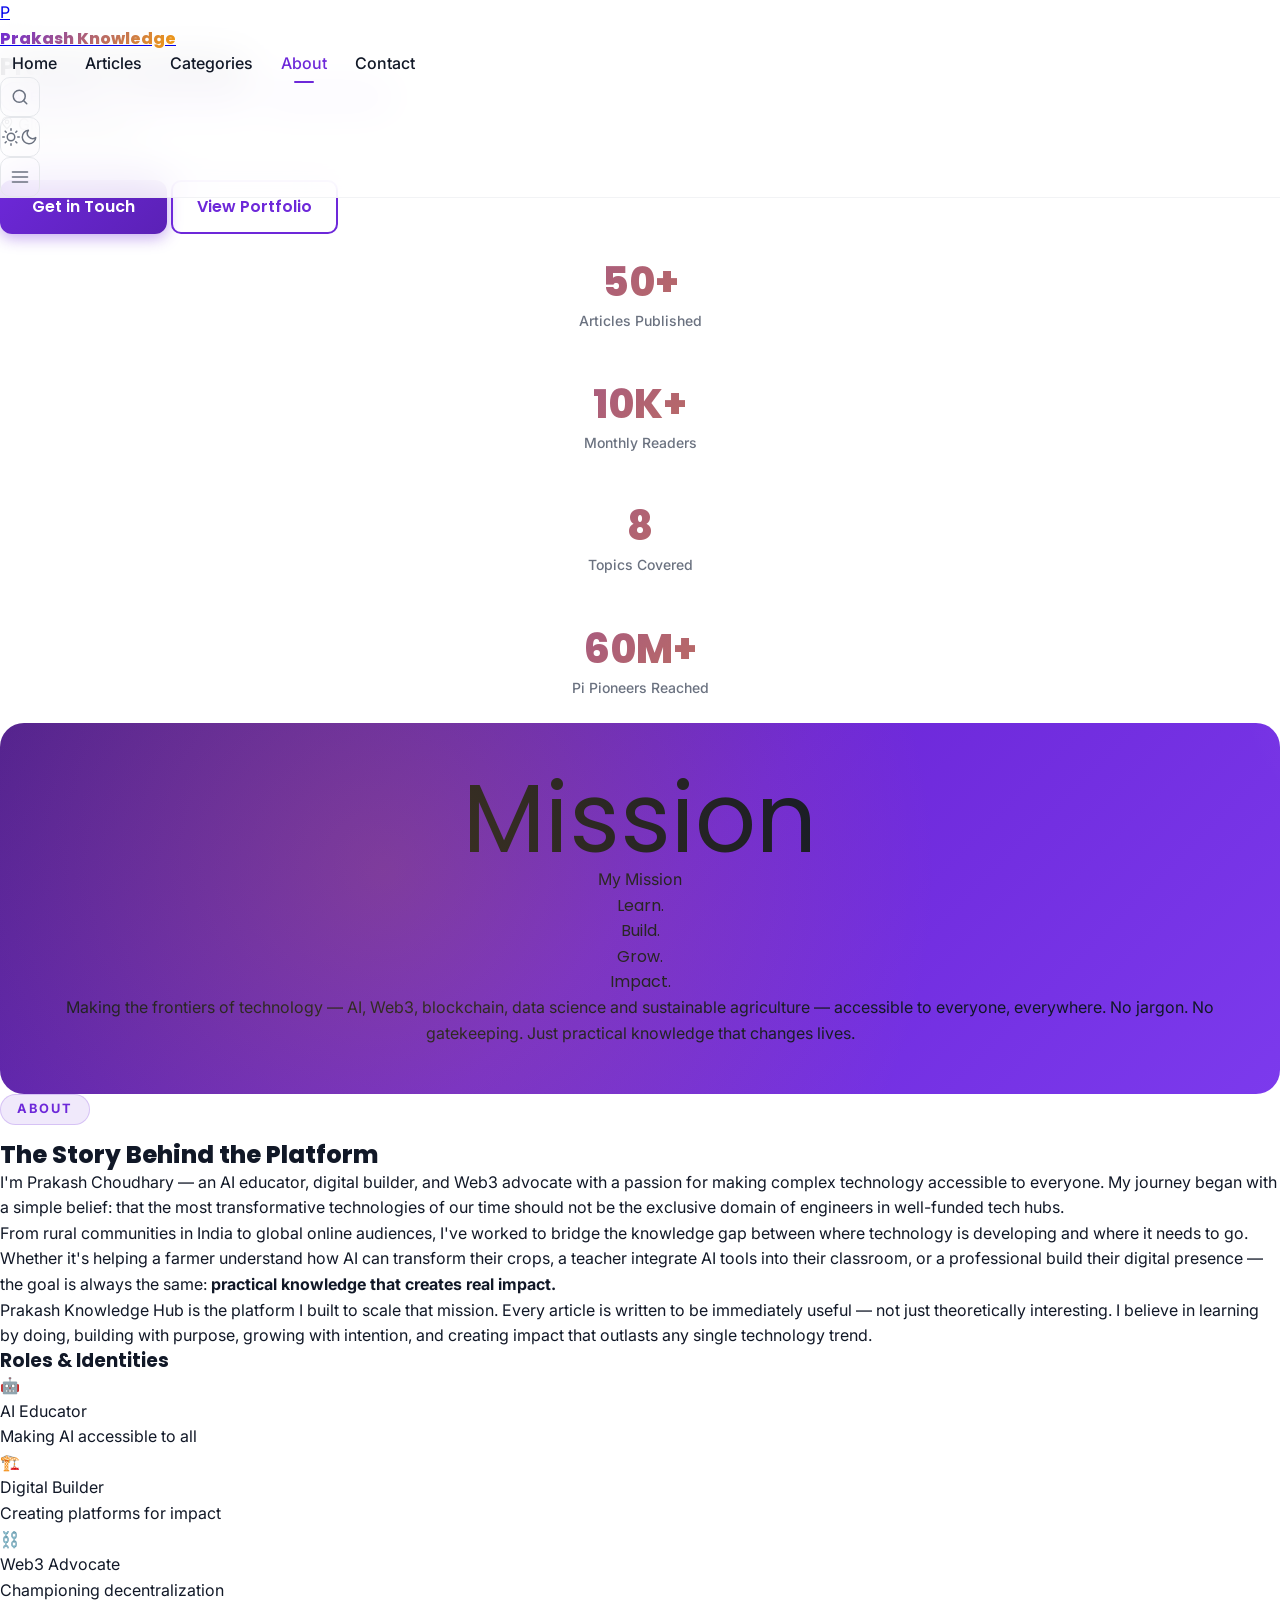
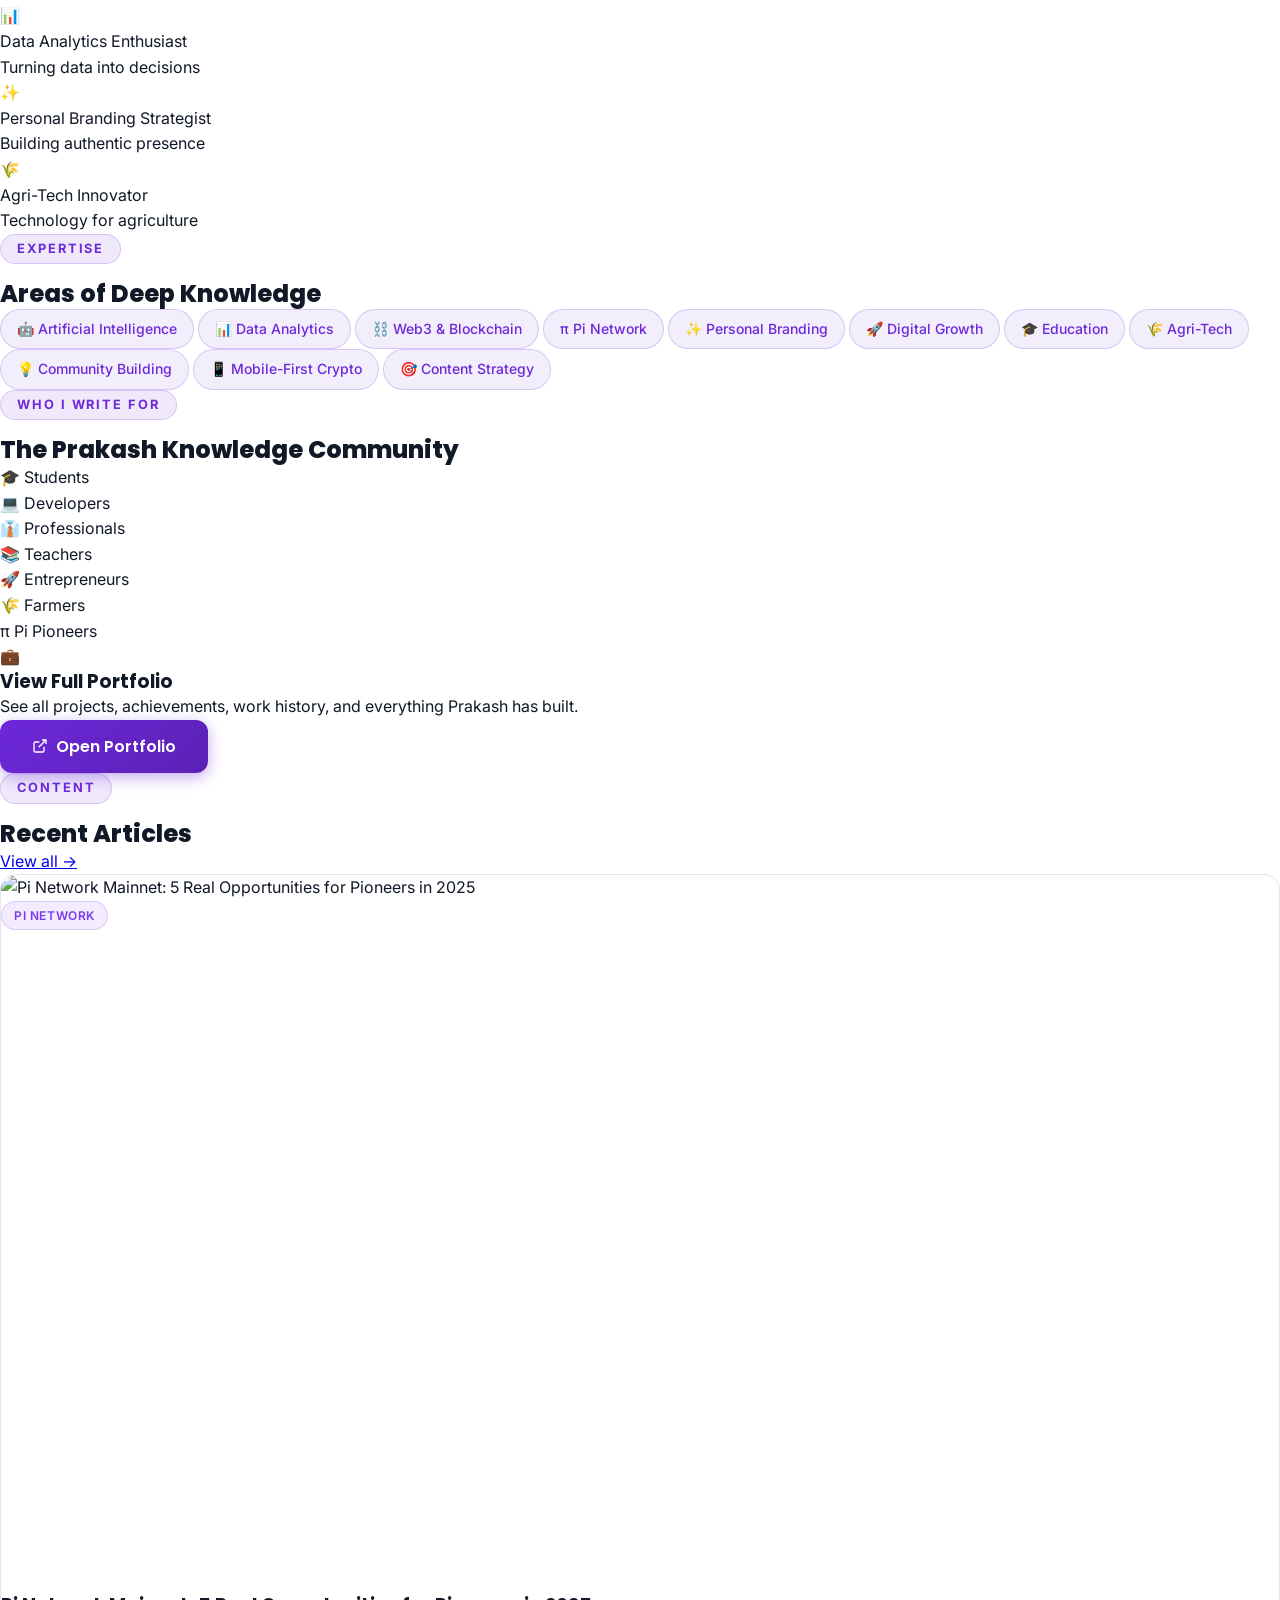
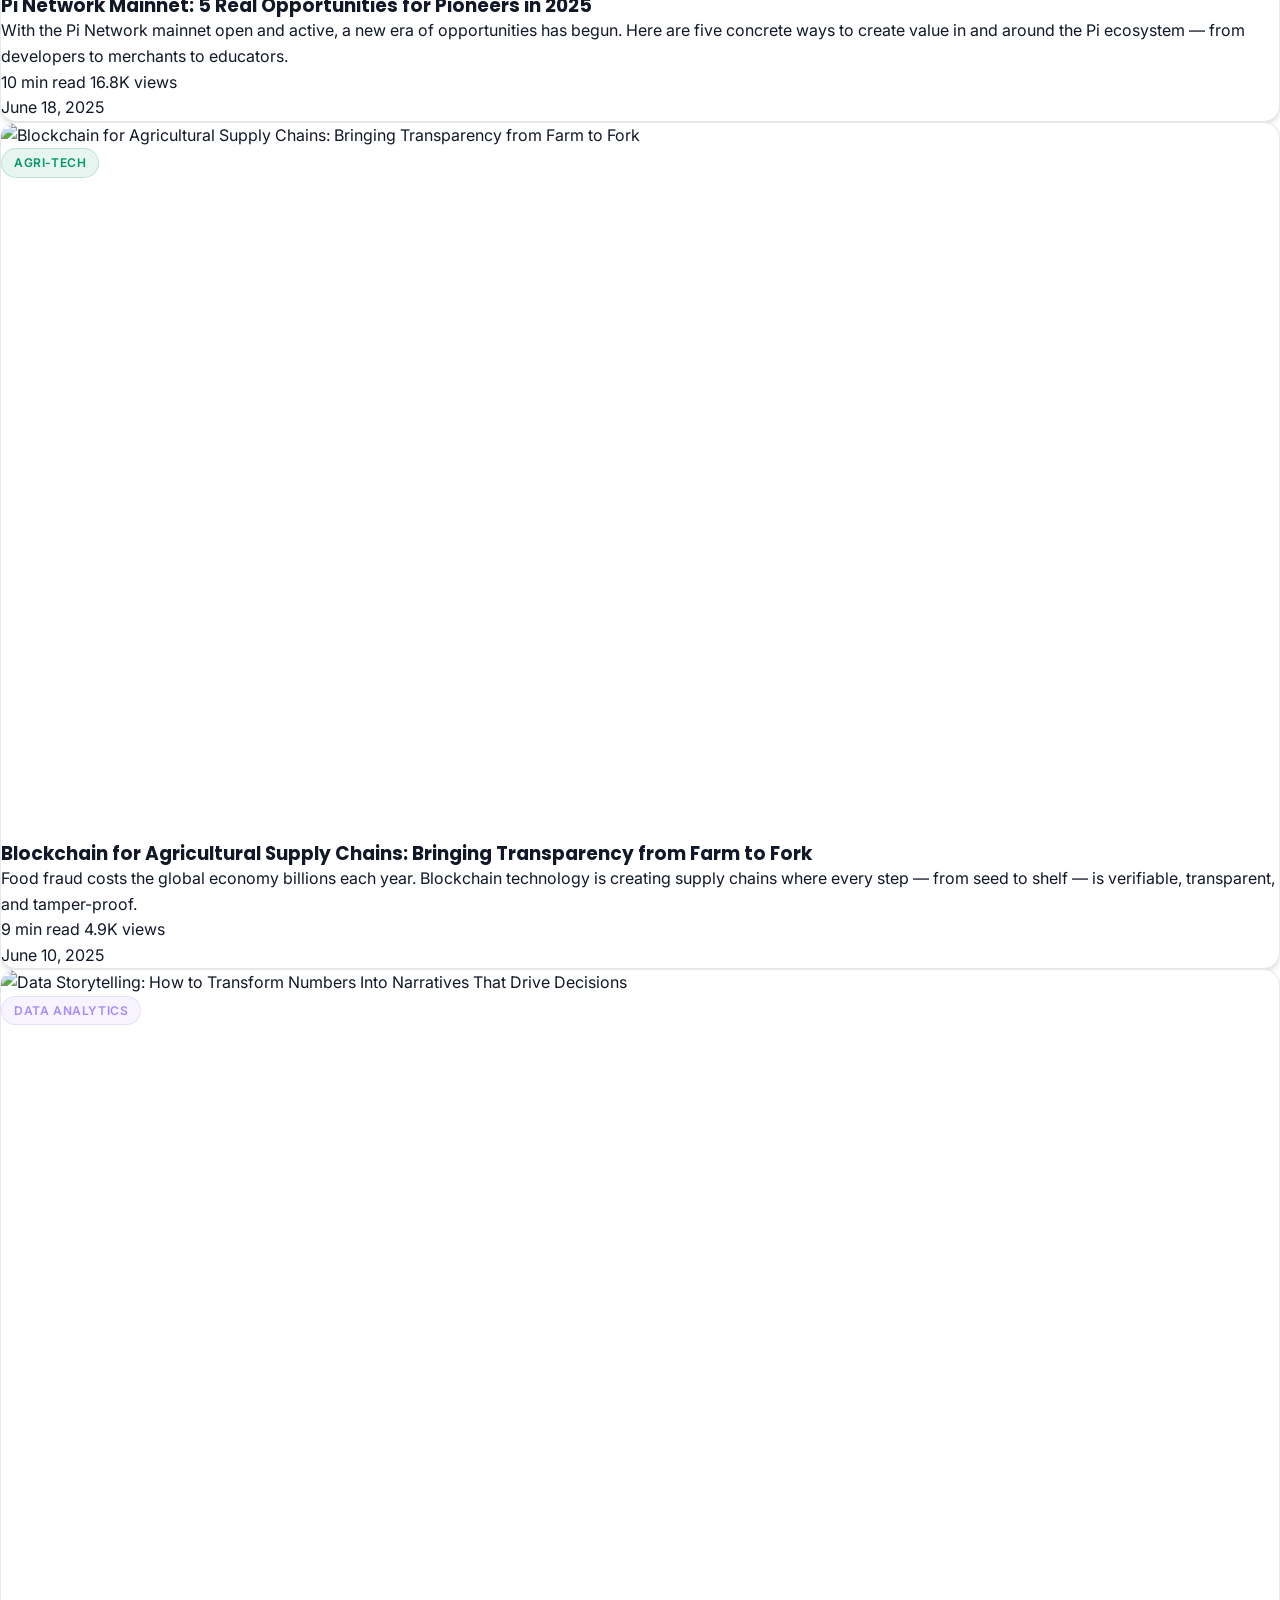
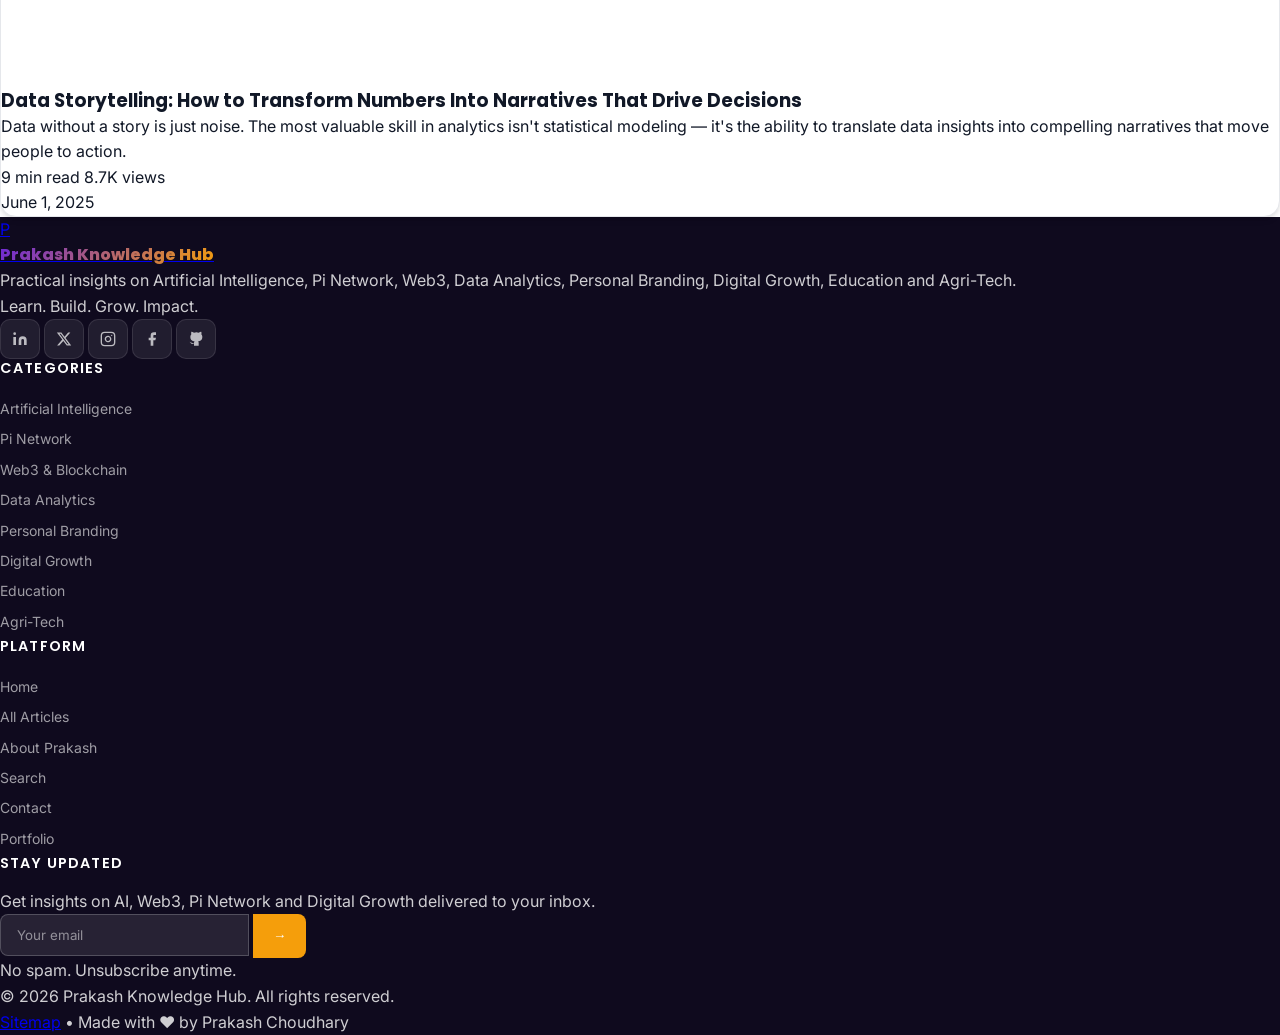
==== commit 7f83bfa5: "Update about.html" ====
--- a/about.html
+++ b/about.html
@@ -273,24 +273,7 @@
       </div>
     </div>
 
-    <!-- Pi Network + Portfolio -->
-    <div class="grid grid-cols-1 md:grid-cols-2 gap-6 animate-on-scroll">
-      <!-- Pi Network -->
-      <div class="pi-card">
-        <div class="relative z-10 text-center">
-          <div class="text-white font-semibold text-sm uppercase tracking-wider mb-3">Join Pi Network</div>
-          <h3 class="text-white text-2xl font-bold mb-2" style="font-family:Poppins">Mine Pi on Your Phone</h3>
-          <p class="text-purple-200 text-sm mb-5">Start mining Pi cryptocurrency free. Use my invitation code:</p>
-          <div class="pi-code mb-5" onclick="copyToClipboard('prakashphiroda')" style="cursor:pointer" title="Click to copy">
-            prakashphiroda
-          </div>
-          <p class="text-purple-300 text-xs mb-5">Click the code to copy · Over 60M Pioneers worldwide</p>
-          <a href="https://minepi.com/prakashphiroda" target="_blank" rel="noopener" class="inline-flex items-center gap-2 bg-yellow-400 hover:bg-yellow-300 text-gray-900 font-bold px-6 py-3 rounded-xl transition-all duration-200 shadow-lg hover:-translate-y-1" style="font-family:Poppins">
-            <span style="font-size:1.2em">π</span>
-            Download Pi App
-          </a>
-        </div>
-      </div>
+    
 
       <!-- Portfolio -->
       <div class="bg-white dark:bg-gray-900 border border-gray-200 dark:border-gray-800 rounded-2xl p-8 flex flex-col items-center text-center justify-center">
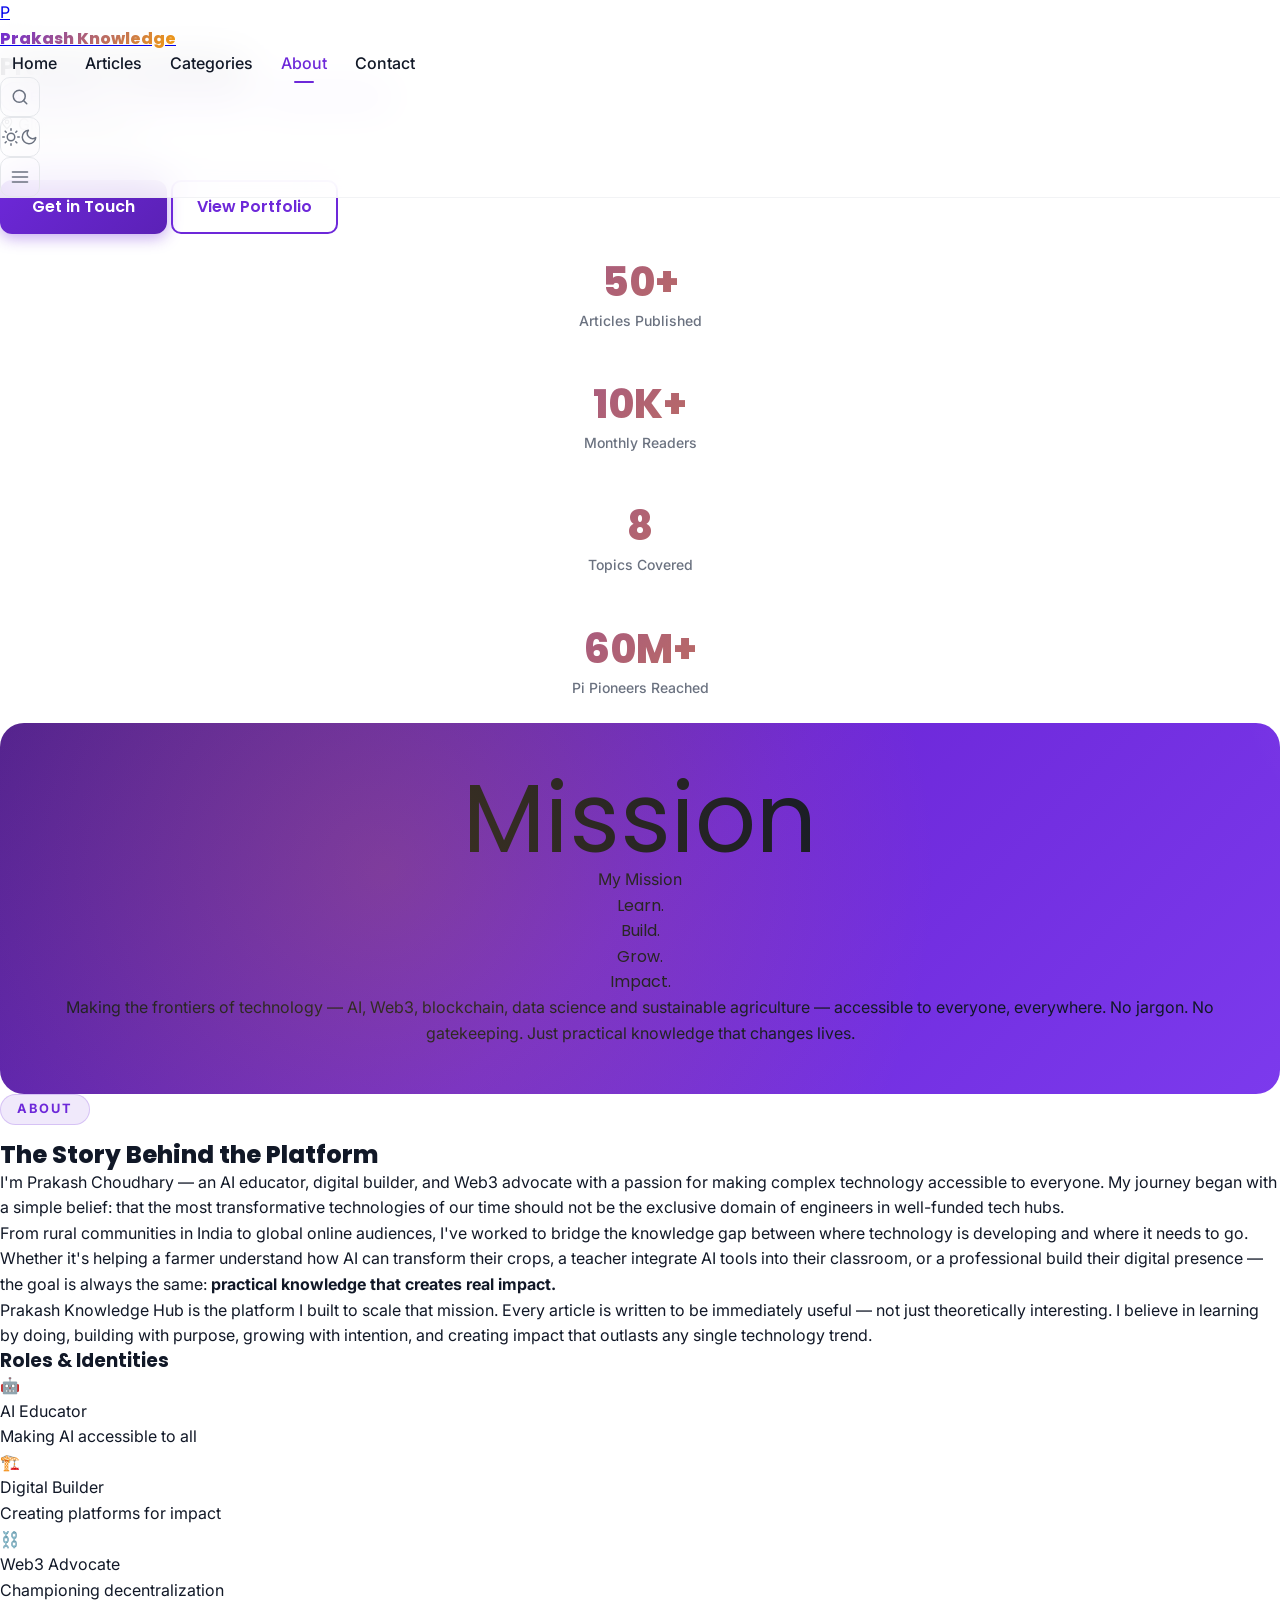
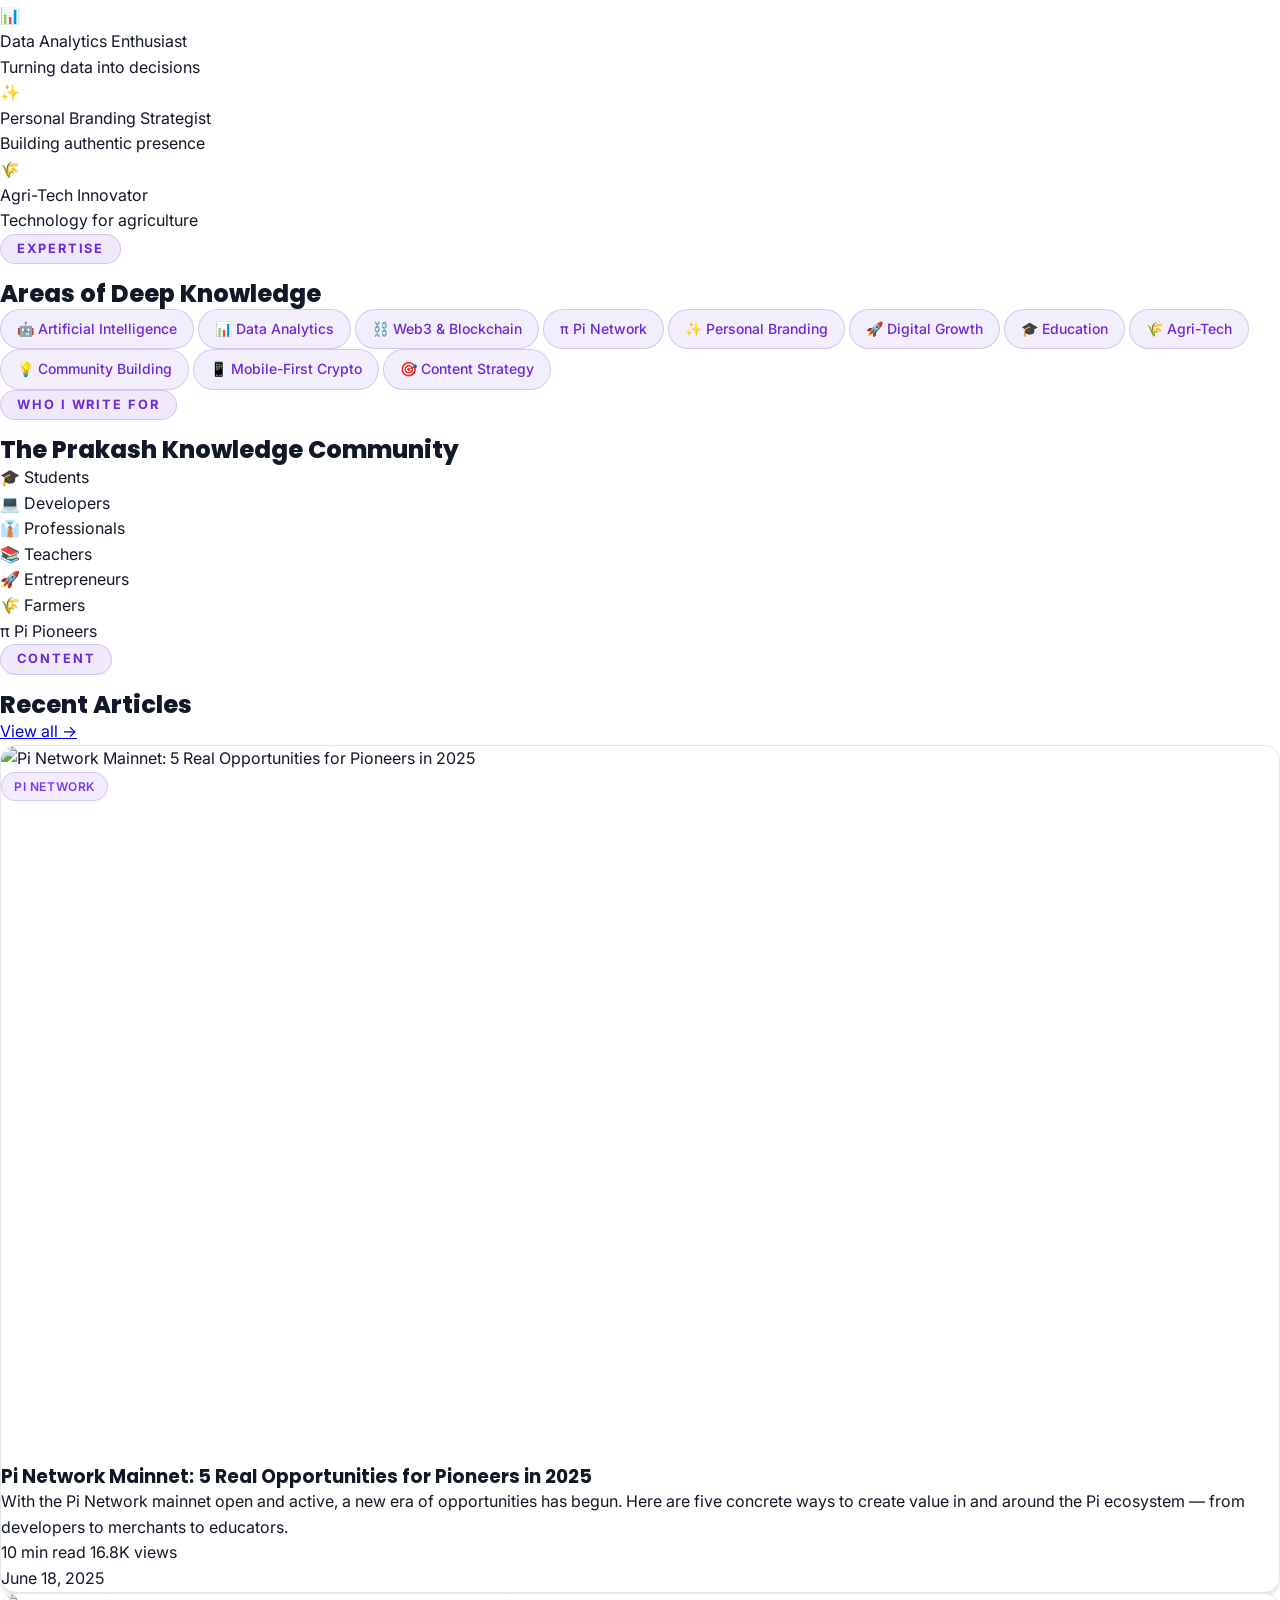
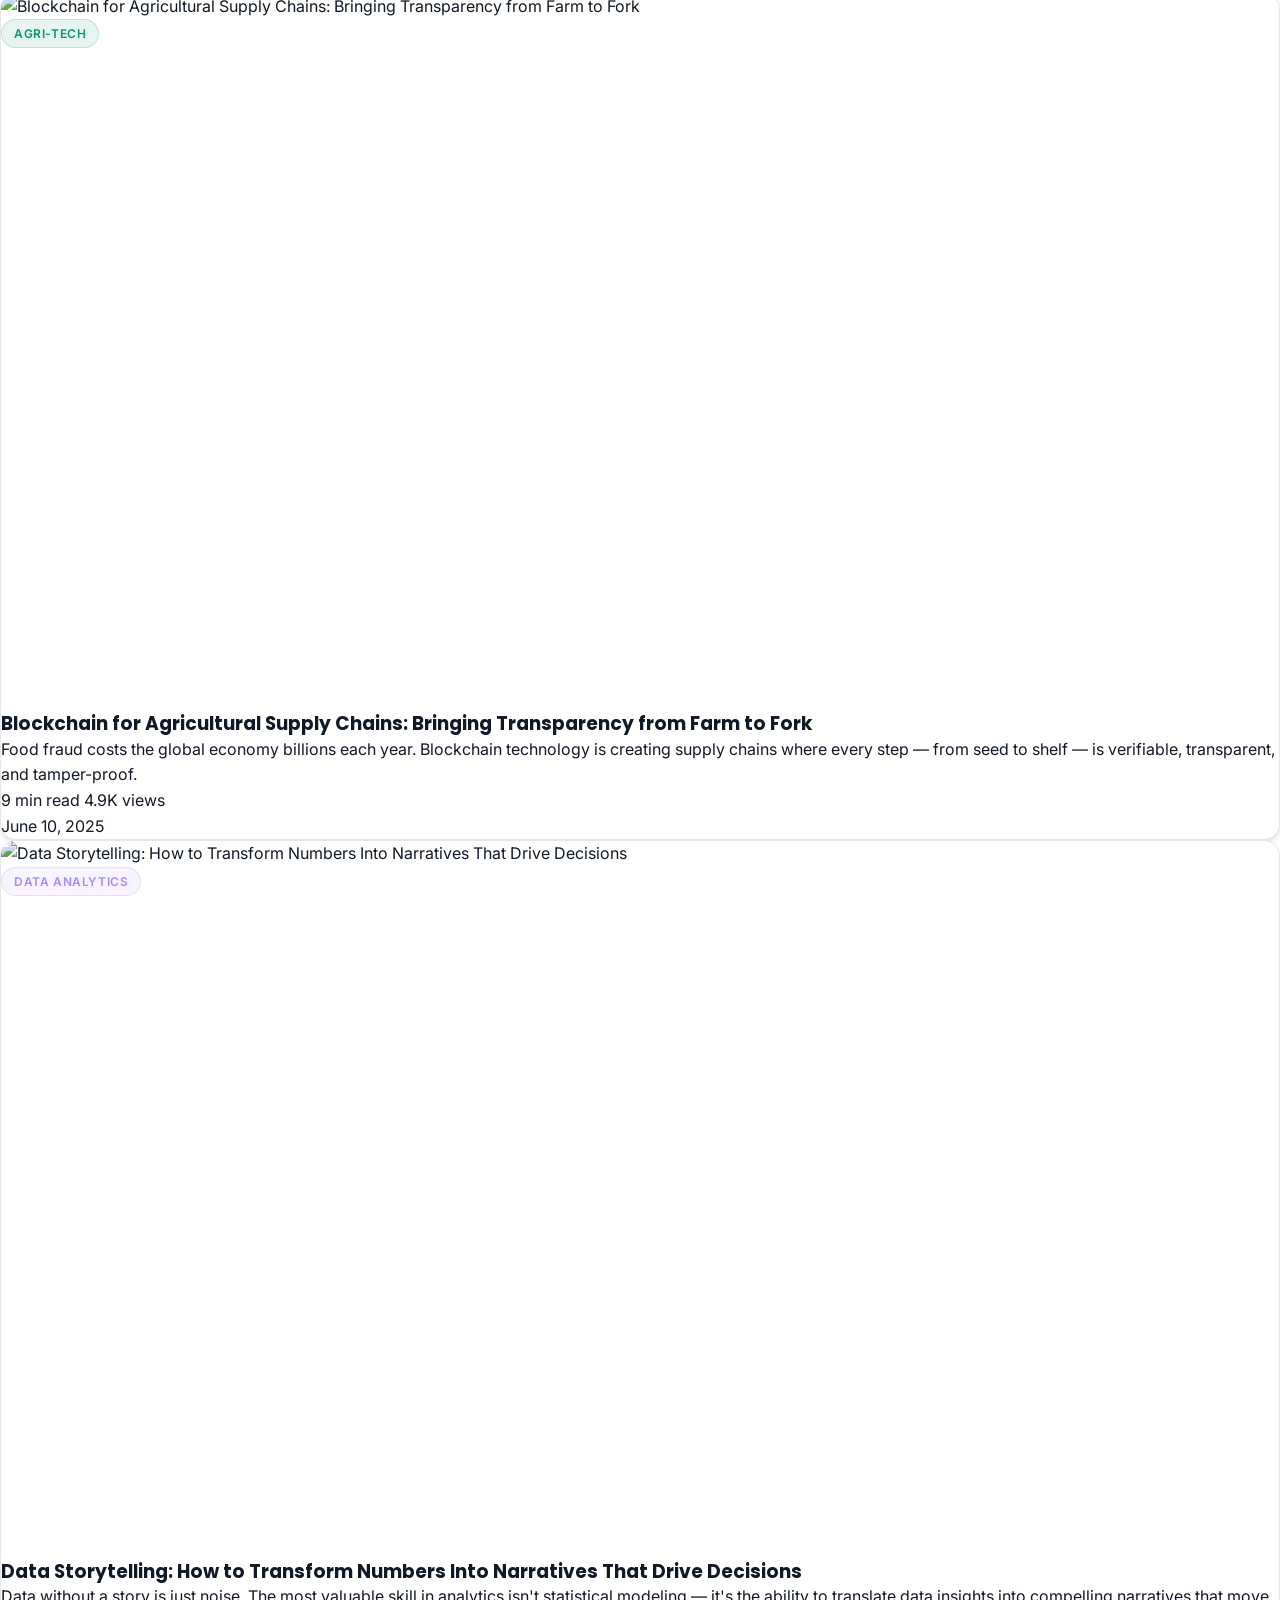
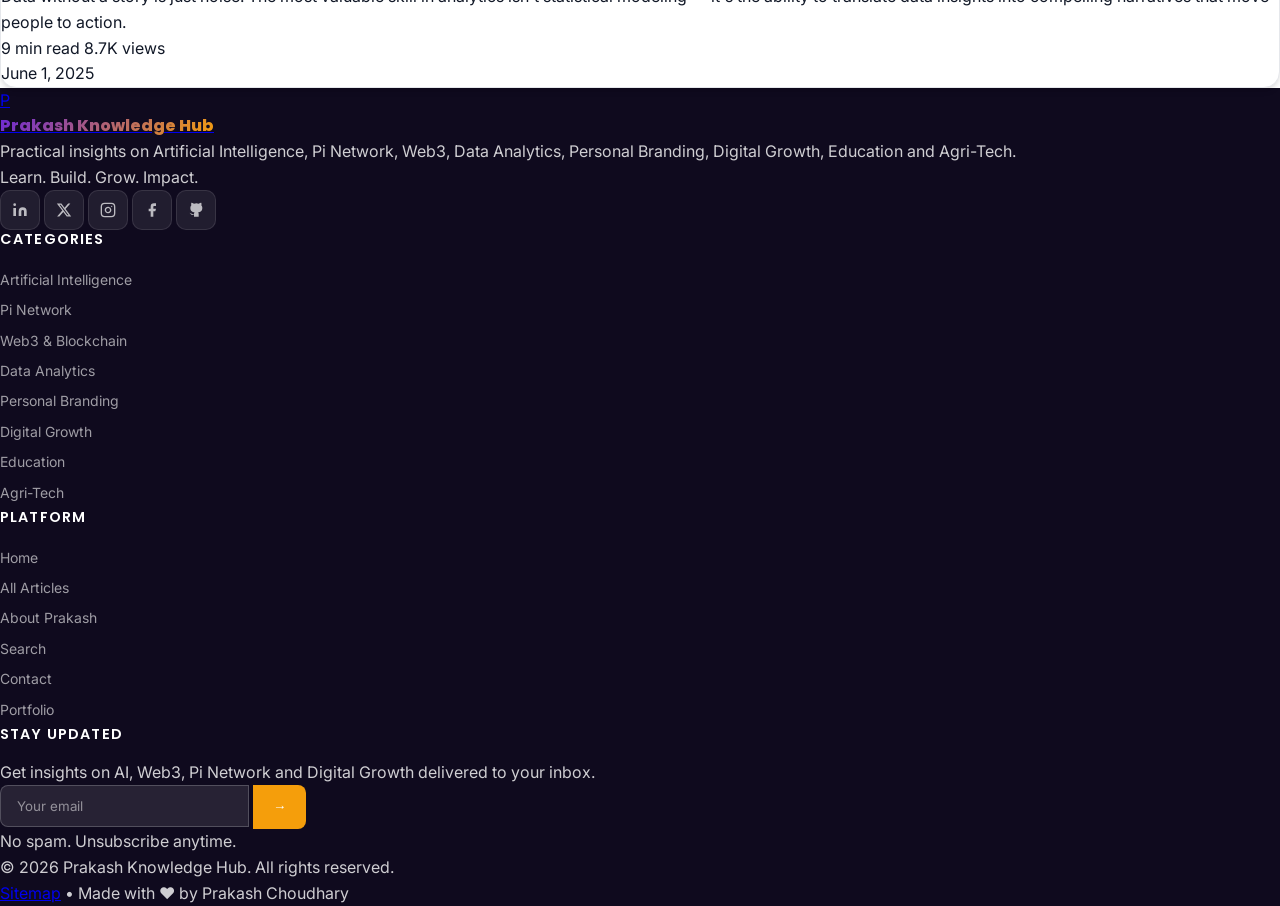
==== commit 1ec9242c: "Update about.html" ====
--- a/about.html
+++ b/about.html
@@ -275,17 +275,7 @@
 
     
 
-      <!-- Portfolio -->
-      <div class="bg-white dark:bg-gray-900 border border-gray-200 dark:border-gray-800 rounded-2xl p-8 flex flex-col items-center text-center justify-center">
-        <div class="w-16 h-16 rounded-2xl bg-gradient-to-br from-purple-600 to-purple-800 flex items-center justify-center text-white text-3xl mb-5">💼</div>
-        <h3 class="text-2xl font-bold text-gray-900 dark:text-white mb-2" style="font-family:Poppins">View Full Portfolio</h3>
-        <p class="text-gray-500 dark:text-gray-400 text-sm mb-6 max-w-xs">See all projects, achievements, work history, and everything Prakash has built.</p>
-        <a href="https://prakashfirodawork-ctrl.github.io/Prakash-Identity-Hub/" target="_blank" rel="noopener" class="btn-primary inline-flex">
-          <svg xmlns="http://www.w3.org/2000/svg" width="16" height="16" viewBox="0 0 24 24" fill="none" stroke="currentColor" stroke-width="2"><path d="M18 13v6a2 2 0 0 1-2 2H5a2 2 0 0 1-2-2V8a2 2 0 0 1 2-2h6"></path><polyline points="15 3 21 3 21 9"></polyline><line x1="10" y1="14" x2="21" y2="3"></line></svg>
-          Open Portfolio
-        </a>
-      </div>
-    </div>
+
 
     <!-- Recent Articles -->
     <div class="animate-on-scroll">
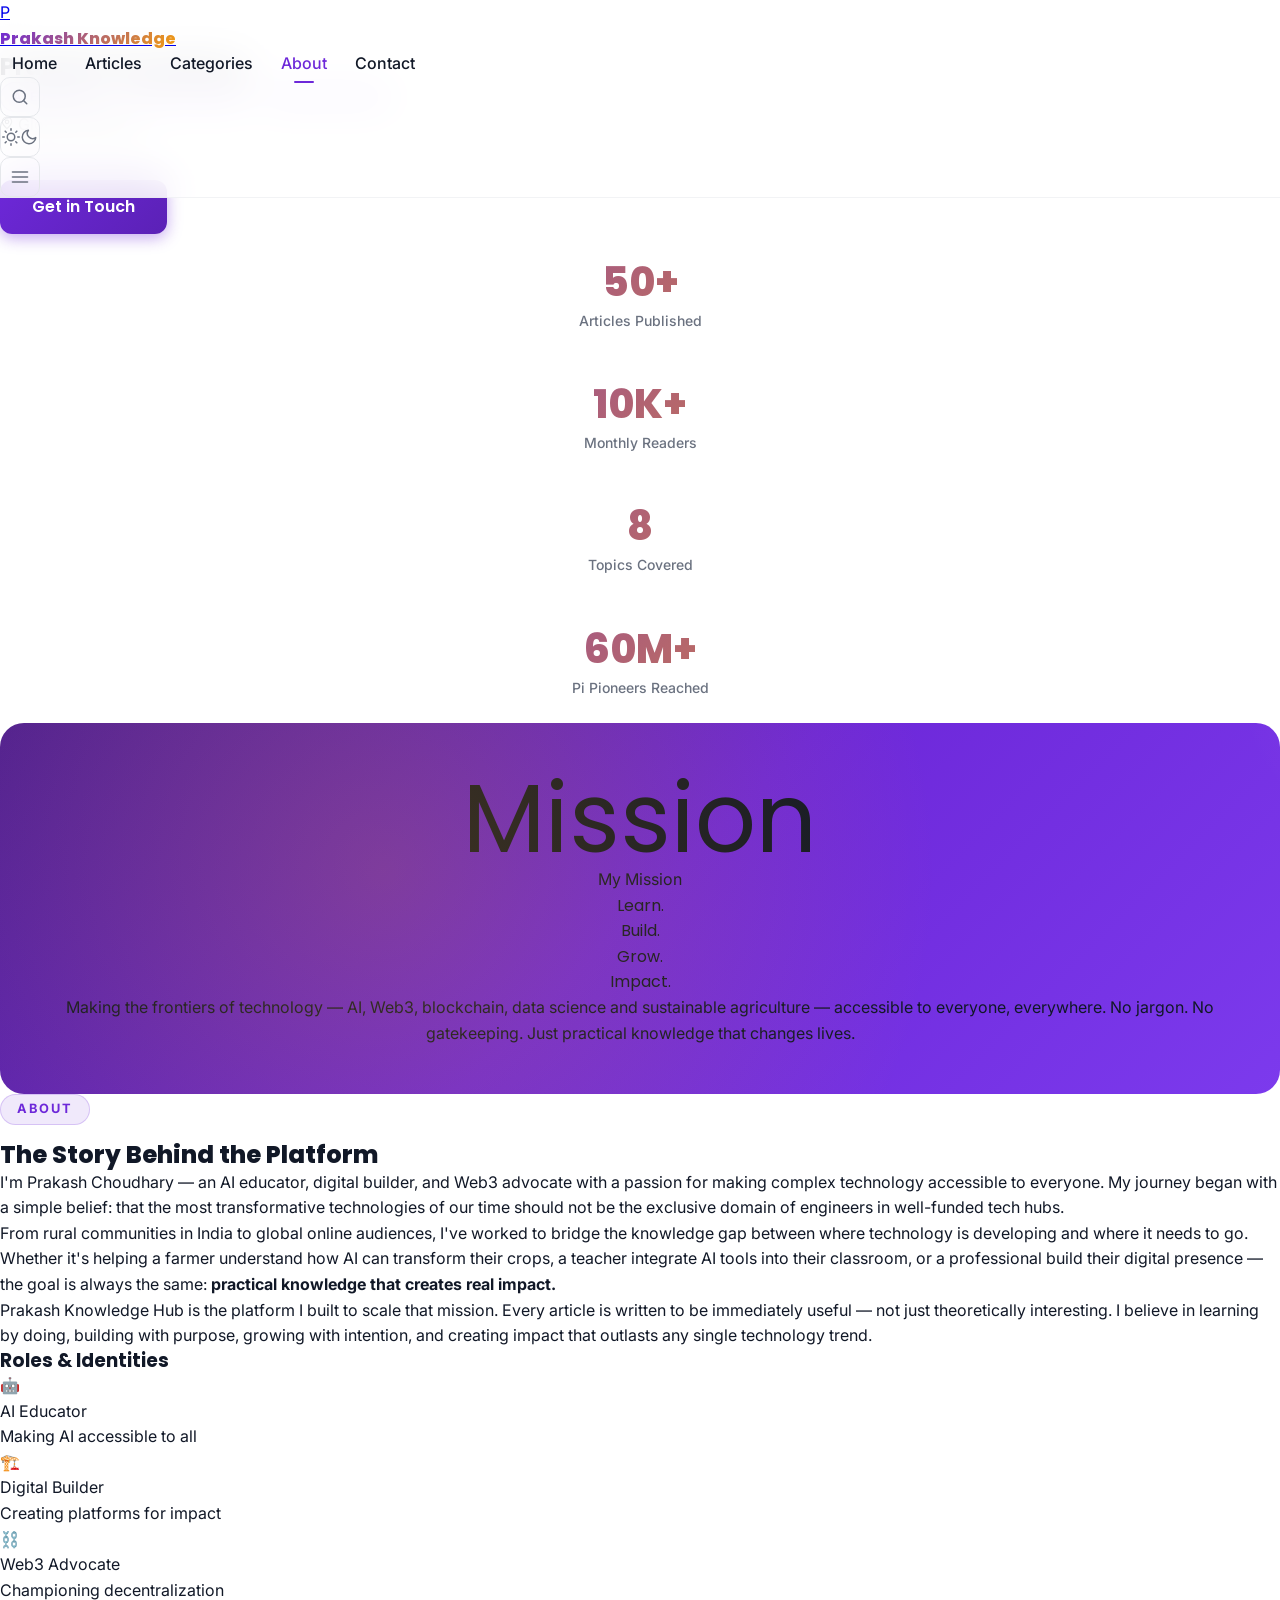
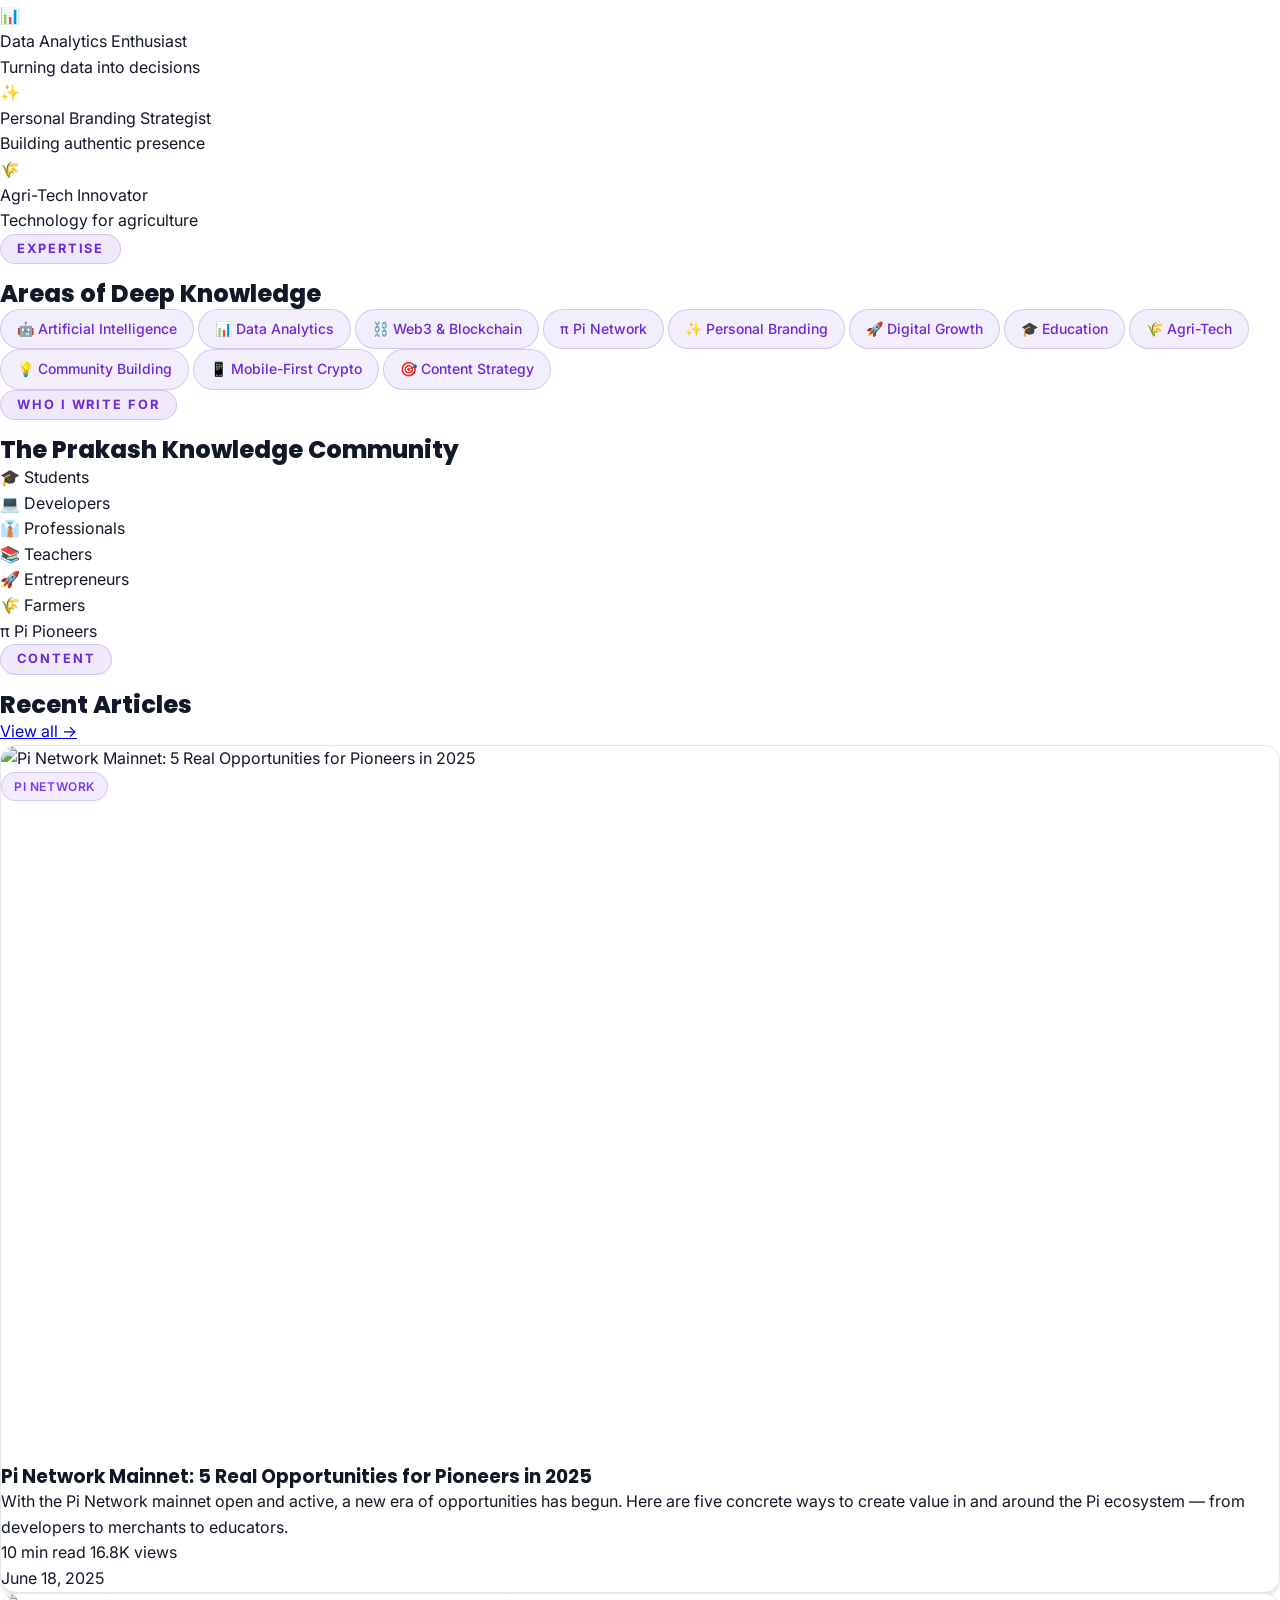
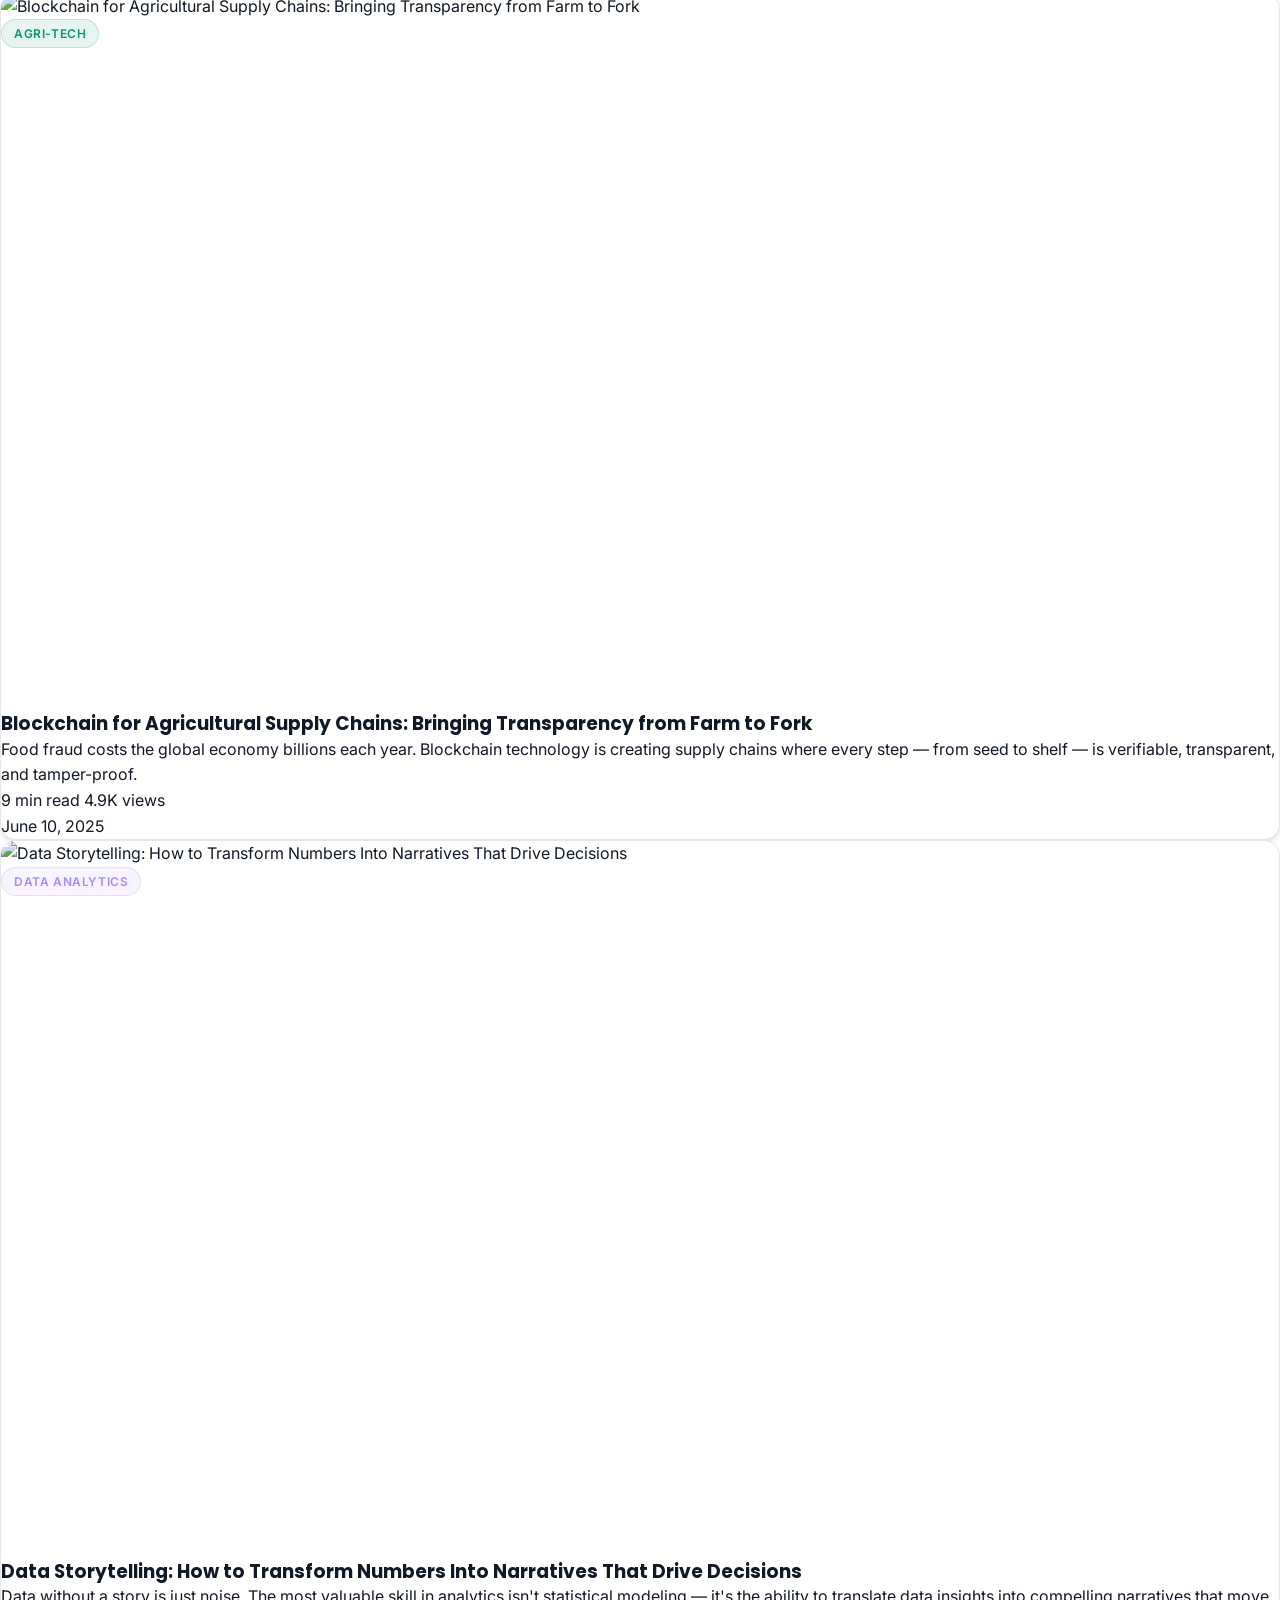
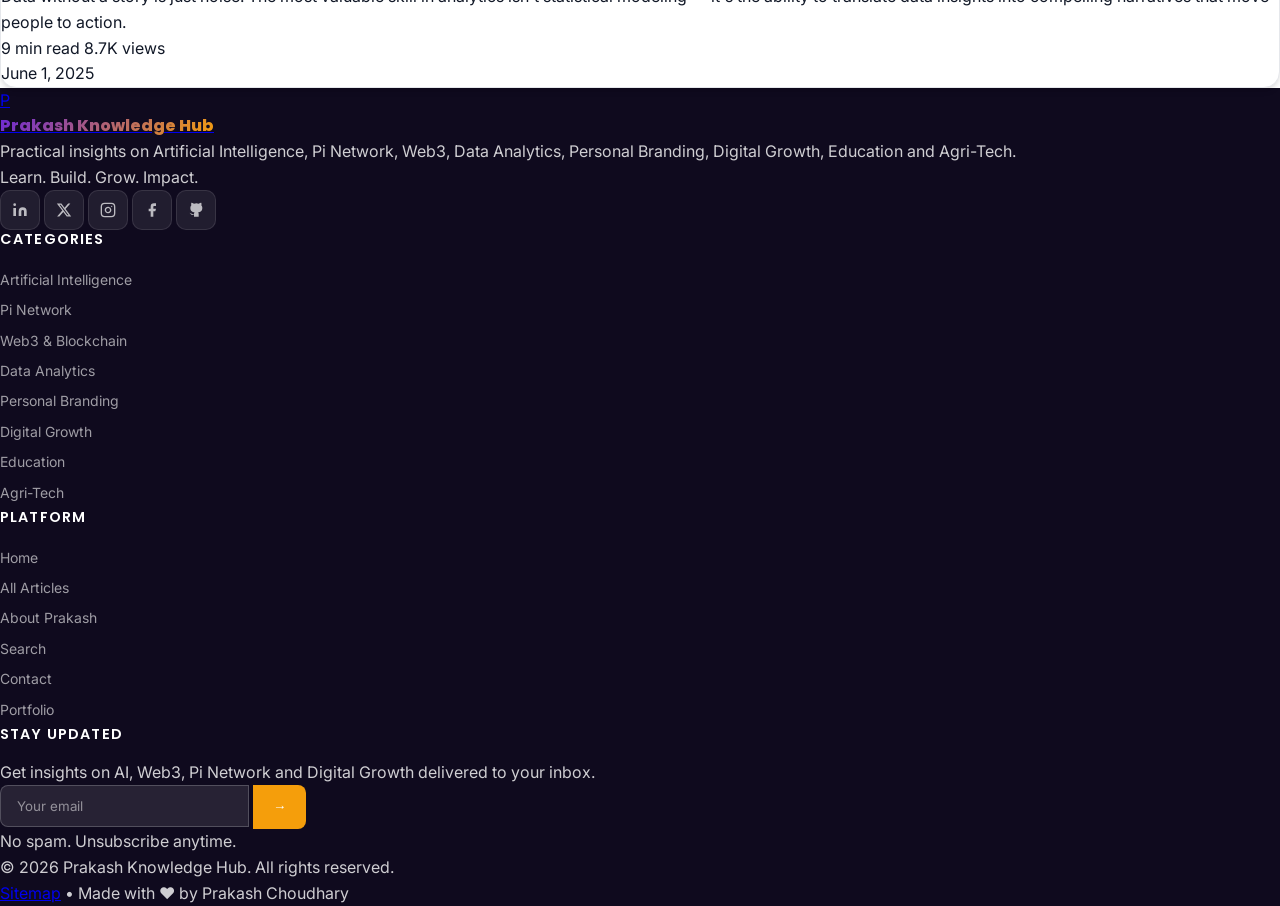
==== commit 26ae919f: "Update about.html" ====
--- a/about.html
+++ b/about.html
@@ -91,16 +91,13 @@
               <a href="https://github.com/prakashfirodawork-ctrl" target="_blank" rel="noopener" class="social-link" title="GitHub">
                 <svg xmlns="http://www.w3.org/2000/svg" width="14" height="14" viewBox="0 0 24 24" fill="currentColor"><path d="M9 19c-5 1.5-5-2.5-7-3m14 6v-3.87a3.37 3.37 0 0 0-.94-2.61c3.14-.35 6.44-1.54 6.44-7A5.44 5.44 0 0 0 20 4.77 5.07 5.07 0 0 0 19.91 1S18.73.65 16 2.48a13.38 13.38 0 0 0-7 0C6.27.65 5.09 1 5.09 1A5.07 5.07 0 0 0 5 4.77a5.44 5.44 0 0 0-1.5 3.78c0 5.42 3.3 6.61 6.44 7A3.37 3.37 0 0 0 9 18.13V22"></path></svg>
               </a>
-              <a href="https://prakashfirodawork-ctrl.github.io/Prakash-Identity-Hub/" target="_blank" rel="noopener" class="social-link" title="Portfolio">
-                <svg xmlns="http://www.w3.org/2000/svg" width="14" height="14" viewBox="0 0 24 24" fill="none" stroke="currentColor" stroke-width="2" stroke-linecap="round" stroke-linejoin="round"><rect x="2" y="3" width="20" height="14" rx="2" ry="2"></rect><line x1="8" y1="21" x2="16" y2="21"></line><line x1="12" y1="17" x2="12" y2="21"></line></svg>
-              </a>
             </div>
           </div>
 
           <!-- CTA Buttons -->
           <div class="flex flex-col gap-3 mt-4 sm:mt-0">
             <a href="contact.html" class="btn-primary text-center">Get in Touch</a>
-            <a href="https://prakashfirodawork-ctrl.github.io/Prakash-Identity-Hub/" target="_blank" rel="noopener" class="btn-outline text-center">View Portfolio</a>
+       
           </div>
         </div>
       </div>
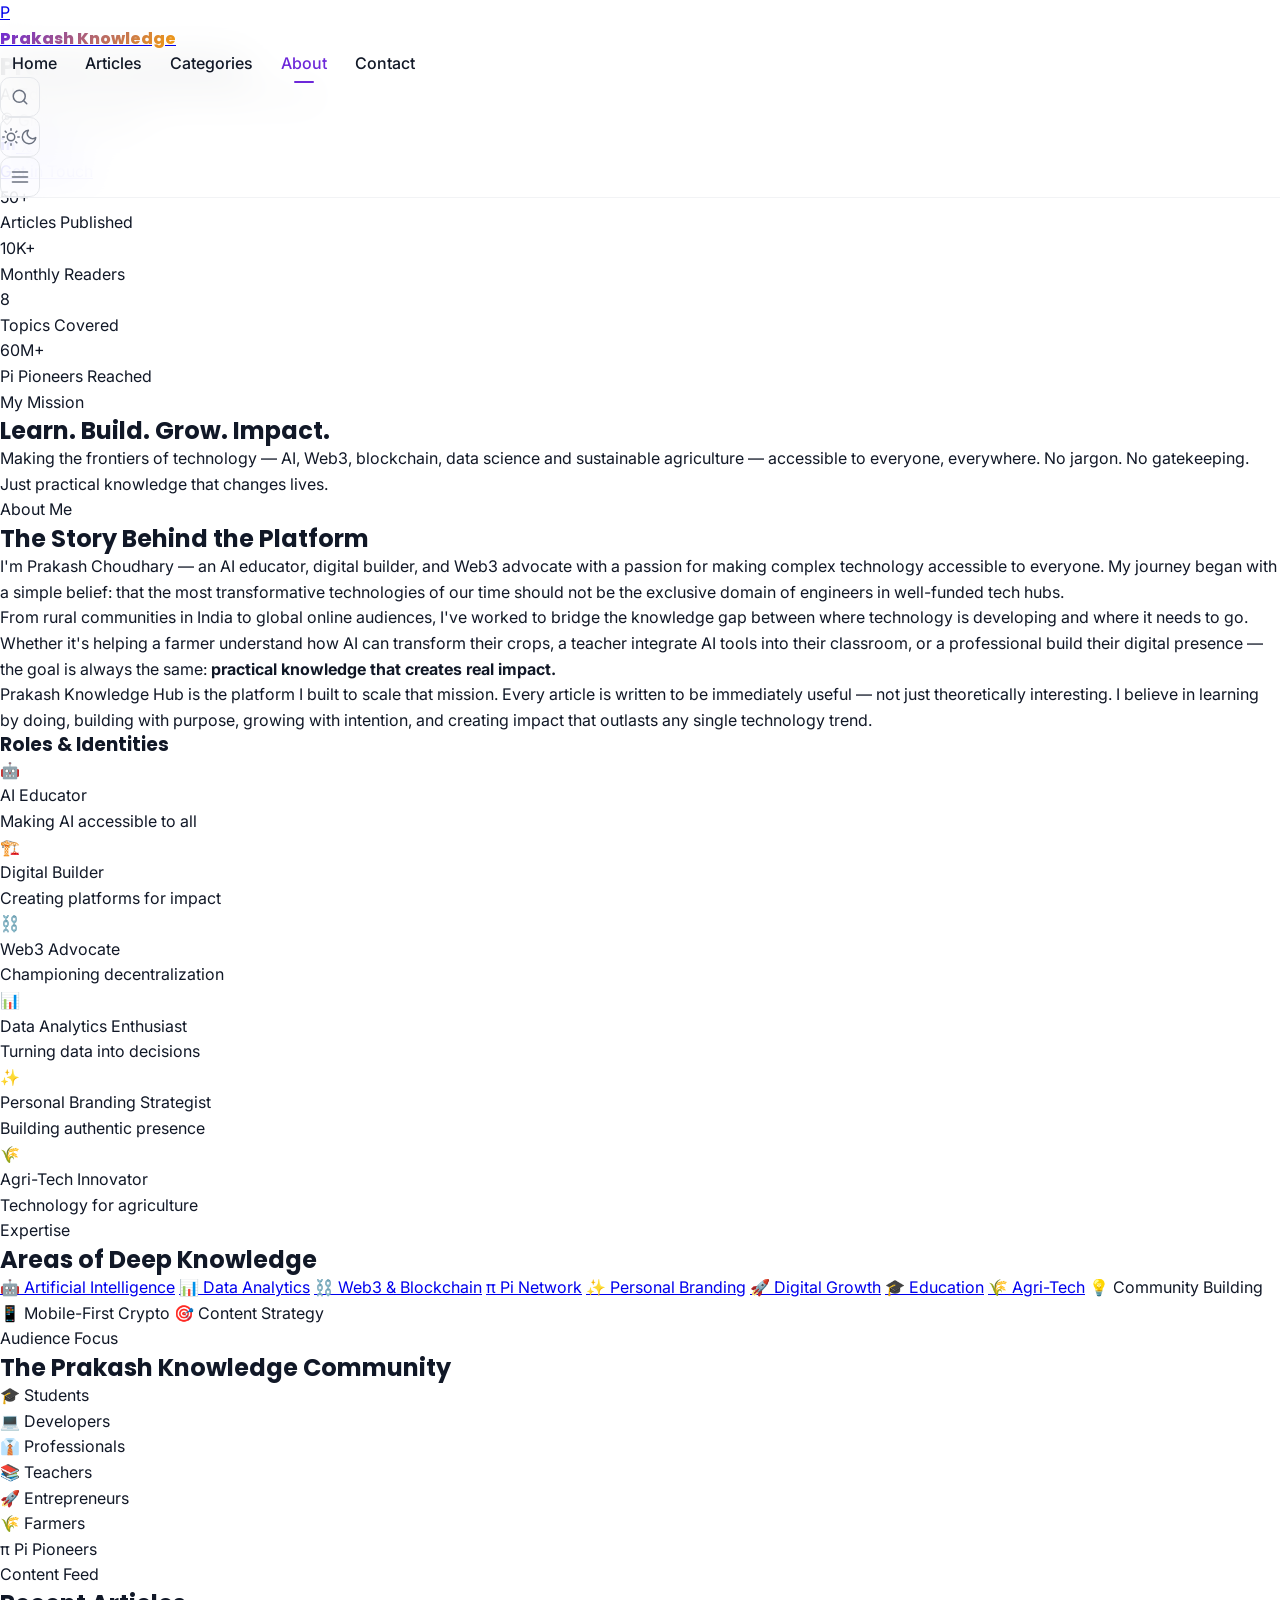
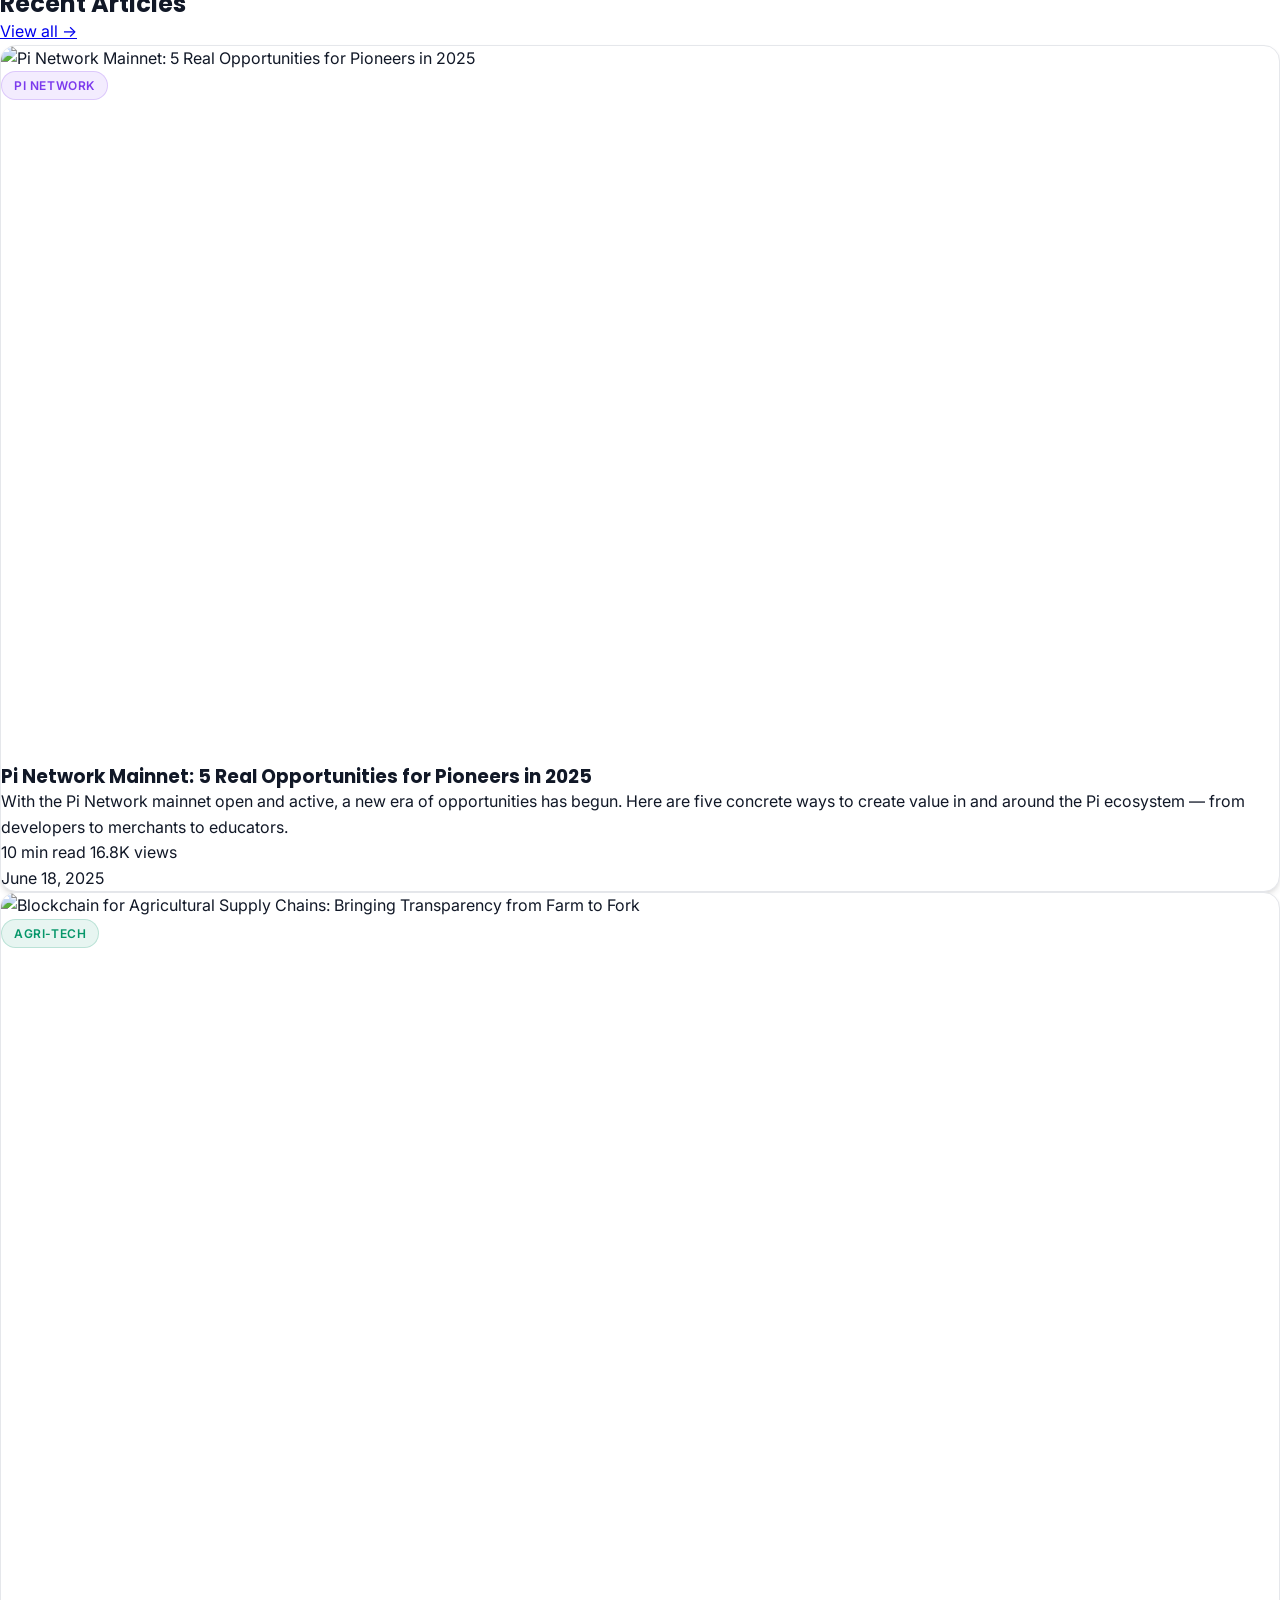
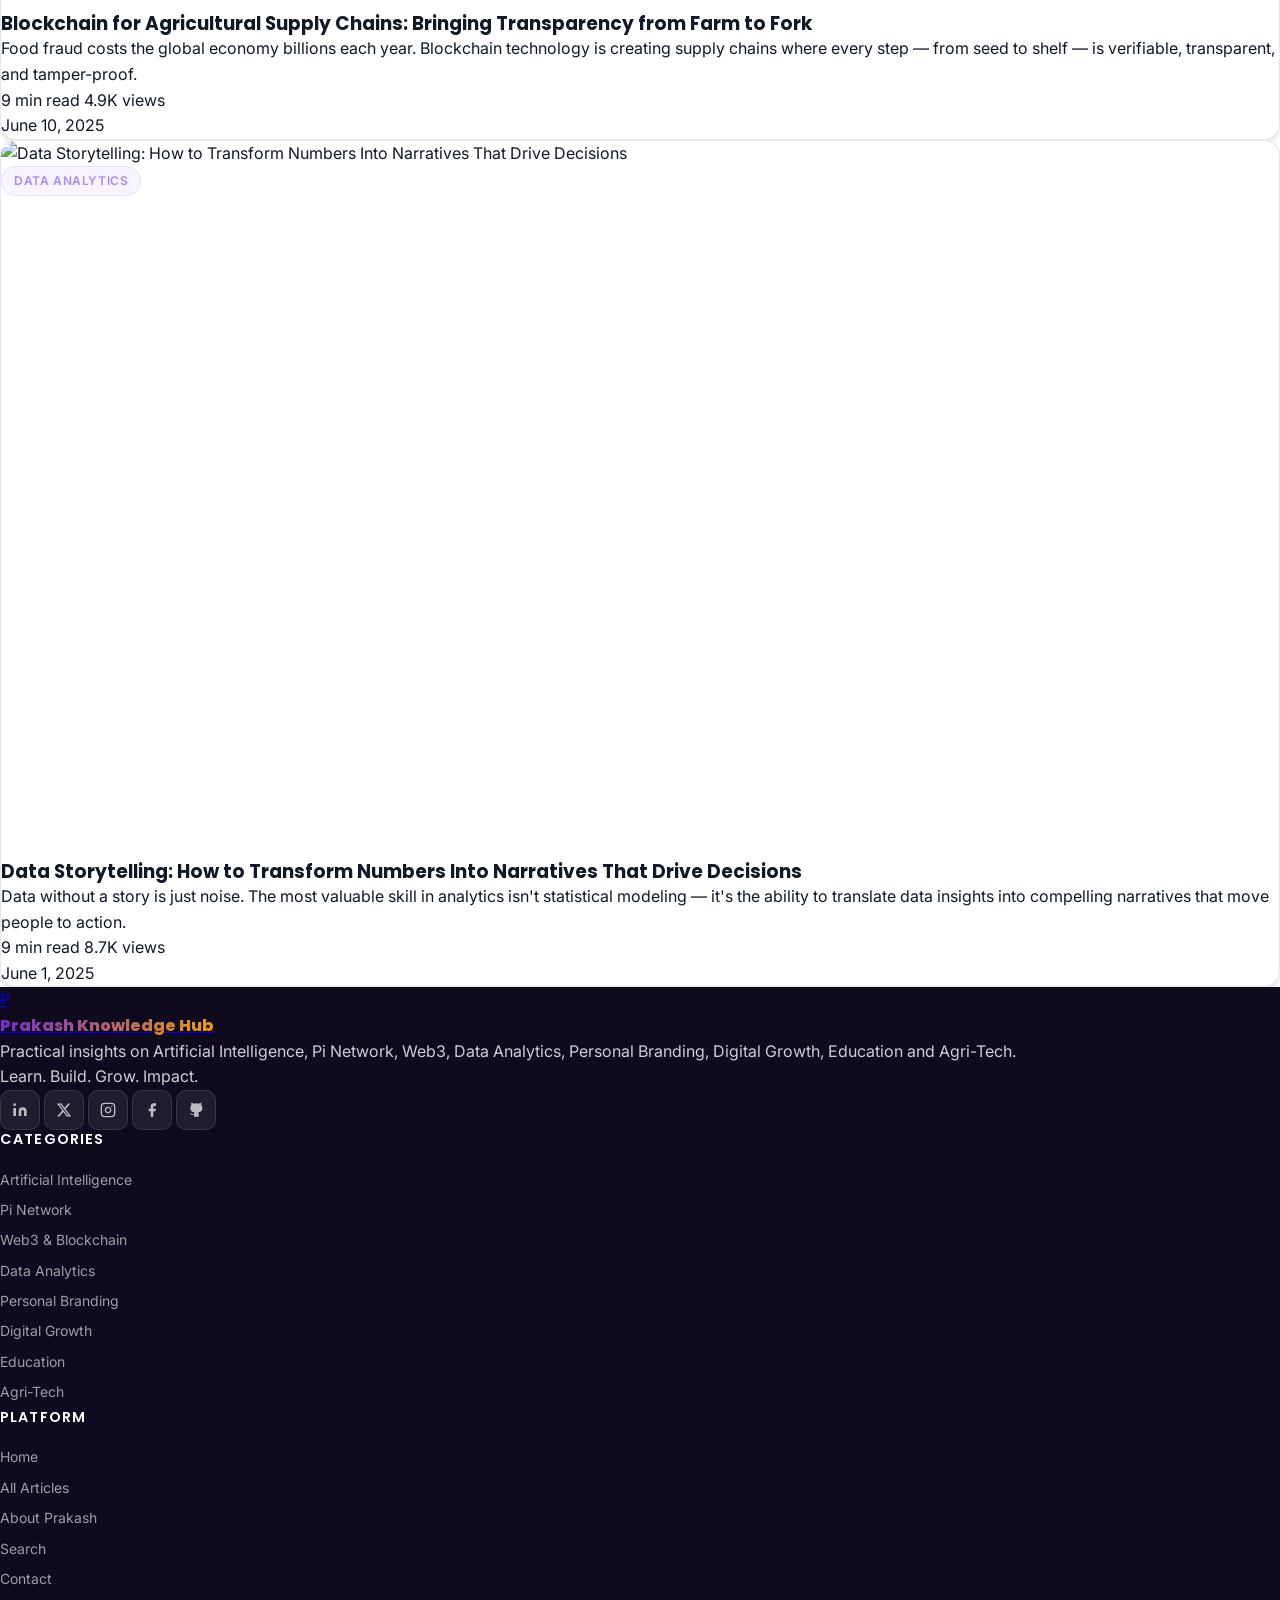
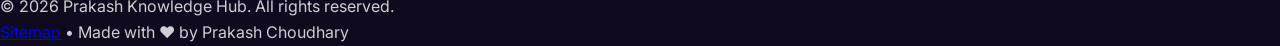
==== commit 3217a873: "Update about.html" ====
--- a/about.html
+++ b/about.html
@@ -5,19 +5,40 @@
   <meta name="viewport" content="width=device-width, initial-scale=1.0" />
   <title>About Prakash Choudhary — Prakash Knowledge Hub</title>
   <meta name="description" content="Prakash Choudhary — AI Educator, Digital Builder, Web3 Advocate, Data Analytics Enthusiast, Personal Branding Strategist and Agri-Tech Innovator." />
-  <meta name="robots" content="index, follow" />
-  <link rel="canonical" href="https://prakashfirodawork-ctrl.github.io/knowledgehub-blog/" />
+  
+  <meta name="robots" content="index, follow, max-image-preview:large" />
+  <link rel="canonical" href="https://prakashfirodawork-ctrl.github.io/knowledgehub-blog/about.html" />
+  
   <meta property="og:title" content="About Prakash Choudhary" />
   <meta property="og:description" content="AI Educator · Digital Builder · Web3 Advocate · Learn. Build. Grow. Impact." />
   <meta property="og:type" content="profile" />
+  <meta property="og:url" content="https://prakashfirodawork-ctrl.github.io/knowledgehub-blog/about.html" />
+  
   <link rel="preconnect" href="https://fonts.googleapis.com" />
   <link rel="preconnect" href="https://fonts.gstatic.com" crossorigin />
   <link href="https://fonts.googleapis.com/css2?family=Poppins:wght@400;500;600;700;800;900&family=Inter:wght@300;400;500;600;700&display=swap" rel="stylesheet" />
+  
   <script src="https://cdn.tailwindcss.com"></script>
   <script>
-    tailwind.config = { darkMode: 'class', theme: { extend: { colors: { primary: '#6D28D9', 'primary-dark': '#5B21B6', accent: '#F59E0B' }, fontFamily: { heading: ['Poppins', 'sans-serif'], body: ['Inter', 'sans-serif'] } } } }
+    tailwind.config = { 
+      darkMode: 'class', 
+      theme: { 
+        extend: { 
+          colors: { 
+            primary: '#6D28D9', 
+            'primary-dark': '#5B21B6', 
+            accent: '#F59E0B' 
+          }, 
+          fontFamily: { 
+            heading: ['Poppins', 'sans-serif'], 
+            body: ['Inter', 'sans-serif'] 
+          } 
+        } 
+      } 
+    }
   </script>
   <link rel="stylesheet" href="assets/css/styles.css" />
+  
   <script type="application/ld+json">
   {
     "@context": "https://schema.org",
@@ -34,6 +55,7 @@
     "description": "AI Educator, Digital Builder and Web3 Advocate helping professionals navigate emerging technologies."
   }
   </script>
+  
   <script>
     (function() {
       const dark = localStorage.getItem('theme') === 'dark' || (!localStorage.getItem('theme') && window.matchMedia('(prefers-color-scheme: dark)').matches);
@@ -41,63 +63,58 @@
     })();
   </script>
 </head>
-<body class="bg-white dark:bg-gray-950">
+<body class="bg-white dark:bg-gray-950 text-gray-900 dark:text-gray-100 antialiased">
   <div id="header-mount"></div>
 
-  <!-- Banner Hero -->
   <section class="relative pt-16 overflow-hidden">
-    <!-- Background -->
     <div class="h-72 sm:h-96 bg-gradient-to-br from-purple-950 via-purple-900 to-indigo-900 relative">
       <div class="absolute inset-0" style="background-image:radial-gradient(circle at 30% 50%, rgba(109,40,217,0.4) 0%,transparent 60%),radial-gradient(circle at 80% 30%, rgba(245,158,11,0.2) 0%,transparent 50%)"></div>
-      <div class="absolute inset-0" style="background-image:linear-gradient(rgba(109,40,217,0.05) 1px, transparent 1px),linear-gradient(90deg,rgba(109,40,217,0.05) 1px,transparent 1px);background-size:40px 40px"></div>
-    </div>
-
-    <!-- Profile Card -->
+      <div class="absolute inset-0 opacity-10" style="background-image:linear-gradient(rgba(109,40,217,0.1) 1px, transparent 1px),linear-gradient(90deg,rgba(109,40,217,0.1) 1px,transparent 1px);background-size:40px 40px"></div>
+    </div>
+
     <div class="max-w-5xl mx-auto px-4 sm:px-6 lg:px-8">
-      <div class="relative -mt-20 sm:-mt-24 bg-white dark:bg-gray-900 rounded-3xl shadow-2xl p-8 sm:p-10 animate-on-scroll">
+      <div class="relative -mt-20 sm:-mt-24 bg-white dark:bg-gray-900 rounded-3xl shadow-2xl p-8 sm:p-10 transition-all duration-300">
         <div class="flex flex-col sm:flex-row items-center sm:items-start gap-6">
-          <!-- Avatar -->
+          
           <div class="relative flex-shrink-0">
             <div class="w-28 h-28 sm:w-36 sm:h-36 rounded-full bg-gradient-to-br from-purple-600 via-purple-700 to-purple-900 border-4 border-white dark:border-gray-900 shadow-xl flex items-center justify-center">
               <span class="text-5xl sm:text-6xl font-black text-white" style="font-family:Poppins">P</span>
             </div>
-            <div class="absolute -bottom-1 -right-1 w-8 h-8 bg-green-500 border-2 border-white dark:border-gray-900 rounded-full flex items-center justify-center">
-              <svg xmlns="http://www.w3.org/2000/svg" width="12" height="12" viewBox="0 0 24 24" fill="none" stroke="white" stroke-width="3"><polyline points="20 6 9 17 4 12"></polyline></svg>
-            </div>
-          </div>
-
-          <!-- Info -->
+            <div class="absolute -bottom-1 -right-1 w-8 h-8 bg-green-500 border-2 border-white dark:border-gray-900 rounded-full flex items-center justify-center" title="Verified Profile Builder">
+              <svg xmlns="http://www.w3.org/2000/svg" width="12" height="12" viewBox="0 0 24 24" fill="none" stroke="white" stroke-width="3" aria-hidden="true"><polyline points="20 6 9 17 4 12"></polyline></svg>
+            </div>
+          </div>
+
           <div class="text-center sm:text-left flex-1">
             <h1 class="text-3xl sm:text-4xl font-black text-gray-900 dark:text-white mb-1" style="font-family:Poppins">Prakash Choudhary</h1>
+            
             <div class="flex flex-wrap justify-center sm:justify-start gap-2 mb-3">
-              <span class="category-badge">AI Educator</span>
-              <span class="category-badge">Digital Builder</span>
-              <span class="category-badge">Web3 Advocate</span>
-            </div>
+              <span class="px-3 py-1 text-xs font-semibold bg-purple-100 text-purple-800 dark:bg-purple-900/30 dark:text-purple-300 rounded-full">AI Educator</span>
+              <span class="px-3 py-1 text-xs font-semibold bg-purple-100 text-purple-800 dark:bg-purple-900/30 dark:text-purple-300 rounded-full">Digital Builder</span>
+              <span class="px-3 py-1 text-xs font-semibold bg-purple-100 text-purple-800 dark:bg-purple-900/30 dark:text-purple-300 rounded-full">Web3 Advocate</span>
+            </div>
+            
             <div class="flex items-center justify-center sm:justify-start gap-2 text-gray-500 dark:text-gray-400 text-sm mb-4">
-              <svg xmlns="http://www.w3.org/2000/svg" width="14" height="14" viewBox="0 0 24 24" fill="none" stroke="currentColor" stroke-width="2"><circle cx="12" cy="10" r="3"></circle><path d="M12 21.7C17.3 17 20 13 20 10a8 8 0 1 0-16 0c0 3 2.7 6.9 8 11.7z"></path></svg>
+              <svg xmlns="http://www.w3.org/2000/svg" width="14" height="14" viewBox="0 0 24 24" fill="none" stroke="currentColor" stroke-width="2" aria-hidden="true"><circle cx="12" cy="10" r="3"></circle><path d="M12 21.7C17.3 17 20 13 20 10a8 8 0 1 0-16 0c0 3 2.7 6.9 8 11.7z"></path></svg>
               Global / Remote
             </div>
 
-            <!-- Social Links -->
             <div class="flex gap-3 justify-center sm:justify-start">
-              <a href="https://www.linkedin.com/in/prakashphiroda" target="_blank" rel="noopener" class="social-link" title="LinkedIn">
+              <a href="https://www.linkedin.com/in/prakashphiroda" target="_blank" rel="noopener noreferrer" class="p-2 text-gray-600 hover:text-purple-600 dark:text-gray-400 dark:hover:text-purple-400" title="LinkedIn Profile">
                 <svg xmlns="http://www.w3.org/2000/svg" width="16" height="16" viewBox="0 0 24 24" fill="currentColor"><path d="M16 8a6 6 0 0 1 6 6v7h-4v-7a2 2 0 0 0-2-2 2 2 0 0 0-2 2v7h-4v-7a6 6 0 0 1 6-6z"></path><rect x="2" y="9" width="4" height="12"></rect><circle cx="4" cy="4" r="2"></circle></svg>
               </a>
-              <a href="https://x.com/Piprotecter" target="_blank" rel="noopener" class="social-link" title="X/Twitter">𝕏</a>
-              <a href="https://instagram.com/prakashphiroda" target="_blank" rel="noopener" class="social-link" title="Instagram">
+              <a href="https://x.com/Piprotecter" target="_blank" rel="noopener noreferrer" class="p-2 text-gray-600 hover:text-purple-600 dark:text-gray-400 dark:hover:text-purple-400 font-bold" title="X (Twitter) Profile">𝕏</a>
+              <a href="https://instagram.com/prakashphiroda" target="_blank" rel="noopener noreferrer" class="p-2 text-gray-600 hover:text-purple-600 dark:text-gray-400 dark:hover:text-purple-400" title="Instagram Profile">
                 <svg xmlns="http://www.w3.org/2000/svg" width="14" height="14" viewBox="0 0 24 24" fill="none" stroke="currentColor" stroke-width="2" stroke-linecap="round" stroke-linejoin="round"><rect x="2" y="2" width="20" height="20" rx="5" ry="5"></rect><path d="M16 11.37A4 4 0 1 1 12.63 8 4 4 0 0 1 16 11.37z"></path><line x1="17.5" y1="6.5" x2="17.51" y2="6.5"></line></svg>
               </a>
-              <a href="https://github.com/prakashfirodawork-ctrl" target="_blank" rel="noopener" class="social-link" title="GitHub">
+              <a href="https://github.com/prakashfirodawork-ctrl" target="_blank" rel="noopener noreferrer" class="p-2 text-gray-600 hover:text-purple-600 dark:text-gray-400 dark:hover:text-purple-400" title="GitHub Profile">
                 <svg xmlns="http://www.w3.org/2000/svg" width="14" height="14" viewBox="0 0 24 24" fill="currentColor"><path d="M9 19c-5 1.5-5-2.5-7-3m14 6v-3.87a3.37 3.37 0 0 0-.94-2.61c3.14-.35 6.44-1.54 6.44-7A5.44 5.44 0 0 0 20 4.77 5.07 5.07 0 0 0 19.91 1S18.73.65 16 2.48a13.38 13.38 0 0 0-7 0C6.27.65 5.09 1 5.09 1A5.07 5.07 0 0 0 5 4.77a5.44 5.44 0 0 0-1.5 3.78c0 5.42 3.3 6.61 6.44 7A3.37 3.37 0 0 0 9 18.13V22"></path></svg>
               </a>
             </div>
           </div>
 
-          <!-- CTA Buttons -->
           <div class="flex flex-col gap-3 mt-4 sm:mt-0">
-            <a href="contact.html" class="btn-primary text-center">Get in Touch</a>
-       
+            <a href="contact.html" class="px-6 py-2.5 font-semibold text-white bg-purple-700 hover:bg-purple-800 rounded-xl transition duration-200 text-center shadow-lg shadow-purple-700/20">Get in Touch</a>
           </div>
         </div>
       </div>
@@ -106,186 +123,168 @@
 
   <main class="max-w-5xl mx-auto px-4 sm:px-6 lg:px-8 py-16 space-y-16">
 
-    <!-- Statistics -->
-    <div class="grid grid-cols-2 lg:grid-cols-4 gap-4 animate-on-scroll">
-      <div class="stat-card bg-white dark:bg-gray-900 border border-gray-200 dark:border-gray-800 rounded-2xl">
-        <div class="stat-number">50+</div>
-        <div class="stat-label">Articles Published</div>
-      </div>
-      <div class="stat-card bg-white dark:bg-gray-900 border border-gray-200 dark:border-gray-800 rounded-2xl">
-        <div class="stat-number">10K+</div>
-        <div class="stat-label">Monthly Readers</div>
-      </div>
-      <div class="stat-card bg-white dark:bg-gray-900 border border-gray-200 dark:border-gray-800 rounded-2xl">
-        <div class="stat-number">8</div>
-        <div class="stat-label">Topics Covered</div>
-      </div>
-      <div class="stat-card bg-white dark:bg-gray-900 border border-gray-200 dark:border-gray-800 rounded-2xl">
-        <div class="stat-number">60M+</div>
-        <div class="stat-label">Pi Pioneers Reached</div>
-      </div>
-    </div>
-
-    <!-- Mission -->
-    <div class="animate-on-scroll">
-      <div class="gradient-card text-center">
-        <div class="relative z-10">
-          <div class="text-6xl font-black text-white/5 absolute top-0 left-0 right-0 text-center" style="font-family:Poppins;font-size:6rem;line-height:1">Mission</div>
-          <div class="relative">
-            <div class="text-purple-300 font-semibold text-sm uppercase tracking-widest mb-4">My Mission</div>
-            <div class="text-5xl sm:text-6xl font-black text-white leading-tight" style="font-family:Poppins">
-              <div class="text-yellow-300">Learn.</div>
-              <div>Build.</div>
-              <div class="text-purple-300">Grow.</div>
-              <div>Impact.</div>
-            </div>
-            <p class="text-purple-200 mt-6 max-w-xl mx-auto leading-relaxed">
-              Making the frontiers of technology — AI, Web3, blockchain, data science and sustainable agriculture — accessible to everyone, everywhere. No jargon. No gatekeeping. Just practical knowledge that changes lives.
-            </p>
-          </div>
-        </div>
-      </div>
-    </div>
-
-    <!-- About Text -->
-    <div class="grid grid-cols-1 lg:grid-cols-5 gap-12 animate-on-scroll">
+    <div class="grid grid-cols-2 lg:grid-cols-4 gap-4">
+      <div class="p-6 bg-white dark:bg-gray-900 border border-gray-200 dark:border-gray-800 rounded-2xl text-center">
+        <div class="text-3xl font-extrabold text-purple-600 dark:text-purple-400">50+</div>
+        <div class="text-sm font-medium text-gray-500 dark:text-gray-400 mt-1">Articles Published</div>
+      </div>
+      <div class="p-6 bg-white dark:bg-gray-900 border border-gray-200 dark:border-gray-800 rounded-2xl text-center">
+        <div class="text-3xl font-extrabold text-purple-600 dark:text-purple-400">10K+</div>
+        <div class="text-sm font-medium text-gray-500 dark:text-gray-400 mt-1">Monthly Readers</div>
+      </div>
+      <div class="p-6 bg-white dark:bg-gray-900 border border-gray-200 dark:border-gray-800 rounded-2xl text-center">
+        <div class="text-3xl font-extrabold text-purple-600 dark:text-purple-400">8</div>
+        <div class="text-sm font-medium text-gray-500 dark:text-gray-400 mt-1">Topics Covered</div>
+      </div>
+      <div class="p-6 bg-white dark:bg-gray-900 border border-gray-200 dark:border-gray-800 rounded-2xl text-center">
+        <div class="text-3xl font-extrabold text-purple-600 dark:text-purple-400">60M+</div>
+        <div class="text-sm font-medium text-gray-500 dark:text-gray-400 mt-1">Pi Pioneers Reached</div>
+      </div>
+    </div>
+
+    <div class="bg-gradient-to-br from-purple-900 to-indigo-950 rounded-3xl p-8 sm:p-12 text-center relative overflow-hidden shadow-xl shadow-purple-950/20">
+      <div class="relative z-10 max-w-2xl mx-auto">
+        <span class="text-purple-300 font-semibold text-xs uppercase tracking-widest block mb-3">My Mission</span>
+        <h2 class="text-4xl sm:text-5xl font-black text-white mb-6" style="font-family:Poppins">
+          <span class="text-yellow-400">Learn.</span> Build. <span class="text-purple-300">Grow.</span> Impact.
+        </h2>
+        <p class="text-purple-200 leading-relaxed text-base">
+          Making the frontiers of technology — AI, Web3, blockchain, data science and sustainable agriculture — accessible to everyone, everywhere. No jargon. No gatekeeping. Just practical knowledge that changes lives.
+        </p>
+      </div>
+    </div>
+
+    <div class="grid grid-cols-1 lg:grid-cols-5 gap-12">
       <div class="lg:col-span-3">
-        <span class="section-eyebrow">About</span>
-        <h2 class="section-title text-3xl mt-3 mb-6 text-left">The Story Behind the Platform</h2>
+        <span class="text-purple-600 dark:text-purple-400 font-semibold text-xs uppercase tracking-wider block">About Me</span>
+        <h2 class="text-3xl font-black text-gray-900 dark:text-white mt-2 mb-6" style="font-family:Poppins">The Story Behind the Platform</h2>
         <div class="space-y-4 text-gray-600 dark:text-gray-400 leading-relaxed">
           <p>I'm Prakash Choudhary — an AI educator, digital builder, and Web3 advocate with a passion for making complex technology accessible to everyone. My journey began with a simple belief: that the most transformative technologies of our time should not be the exclusive domain of engineers in well-funded tech hubs.</p>
-          <p>From rural communities in India to global online audiences, I've worked to bridge the knowledge gap between where technology is developing and where it needs to go. Whether it's helping a farmer understand how AI can transform their crops, a teacher integrate AI tools into their classroom, or a professional build their digital presence — the goal is always the same: <strong class="text-gray-900 dark:text-white">practical knowledge that creates real impact.</strong></p>
+          <p>From rural communities in India to global online audiences, I've worked to bridge the knowledge gap between where technology is developing and where it needs to go. Whether it's helping a farmer understand how AI can transform their crops, a teacher integrate AI tools into their classroom, or a professional build their digital presence — the goal is always the same: <strong class="text-gray-900 dark:text-white font-semibold">practical knowledge that creates real impact.</strong></p>
           <p>Prakash Knowledge Hub is the platform I built to scale that mission. Every article is written to be immediately useful — not just theoretically interesting. I believe in learning by doing, building with purpose, growing with intention, and creating impact that outlasts any single technology trend.</p>
         </div>
       </div>
+      
       <div class="lg:col-span-2">
-        <div class="bg-gray-50 dark:bg-gray-900 border border-gray-200 dark:border-gray-800 rounded-2xl p-6">
-          <h3 class="font-bold text-gray-900 dark:text-white mb-4" style="font-family:Poppins">Roles & Identities</h3>
-          <div class="space-y-3">
-            <div class="flex items-center gap-3">
-              <span class="text-xl">🤖</span>
-              <div>
-                <div class="font-semibold text-sm text-gray-900 dark:text-white">AI Educator</div>
-                <div class="text-xs text-gray-500">Making AI accessible to all</div>
-              </div>
-            </div>
-            <div class="flex items-center gap-3">
-              <span class="text-xl">🏗️</span>
-              <div>
-                <div class="font-semibold text-sm text-gray-900 dark:text-white">Digital Builder</div>
-                <div class="text-xs text-gray-500">Creating platforms for impact</div>
-              </div>
-            </div>
-            <div class="flex items-center gap-3">
-              <span class="text-xl">⛓️</span>
-              <div>
-                <div class="font-semibold text-sm text-gray-900 dark:text-white">Web3 Advocate</div>
-                <div class="text-xs text-gray-500">Championing decentralization</div>
-              </div>
-            </div>
-            <div class="flex items-center gap-3">
-              <span class="text-xl">📊</span>
-              <div>
-                <div class="font-semibold text-sm text-gray-900 dark:text-white">Data Analytics Enthusiast</div>
-                <div class="text-xs text-gray-500">Turning data into decisions</div>
-              </div>
-            </div>
-            <div class="flex items-center gap-3">
-              <span class="text-xl">✨</span>
-              <div>
-                <div class="font-semibold text-sm text-gray-900 dark:text-white">Personal Branding Strategist</div>
-                <div class="text-xs text-gray-500">Building authentic presence</div>
-              </div>
-            </div>
-            <div class="flex items-center gap-3">
-              <span class="text-xl">🌾</span>
-              <div>
-                <div class="font-semibold text-sm text-gray-900 dark:text-white">Agri-Tech Innovator</div>
-                <div class="text-xs text-gray-500">Technology for agriculture</div>
-              </div>
-            </div>
-          </div>
-        </div>
-      </div>
-    </div>
-
-    <!-- Areas of Expertise -->
-    <div class="animate-on-scroll">
+        <div class="bg-gray-50 dark:bg-gray-900 border border-gray-200 dark:border-gray-800 rounded-2xl p-6 shadow-sm">
+          <h3 class="font-bold text-gray-900 dark:text-white mb-4 text-lg" style="font-family:Poppins">Roles & Identities</h3>
+          <div class="space-y-4">
+            <div class="flex items-start gap-3">
+              <span class="text-xl mt-0.5" aria-hidden="true">🤖</span>
+              <div>
+                <div class="font-bold text-sm text-gray-900 dark:text-white">AI Educator</div>
+                <div class="text-xs text-gray-500 mt-0.5">Making AI accessible to all</div>
+              </div>
+            </div>
+            <div class="flex items-start gap-3">
+              <span class="text-xl mt-0.5" aria-hidden="true">🏗️</span>
+              <div>
+                <div class="font-bold text-sm text-gray-900 dark:text-white">Digital Builder</div>
+                <div class="text-xs text-gray-500 mt-0.5">Creating platforms for impact</div>
+              </div>
+            </div>
+            <div class="flex items-start gap-3">
+              <span class="text-xl mt-0.5" aria-hidden="true">⛓️</span>
+              <div>
+                <div class="font-bold text-sm text-gray-900 dark:text-white">Web3 Advocate</div>
+                <div class="text-xs text-gray-500 mt-0.5">Championing decentralization</div>
+              </div>
+            </div>
+            <div class="flex items-start gap-3">
+              <span class="text-xl mt-0.5" aria-hidden="true">📊</span>
+              <div>
+                <div class="font-bold text-sm text-gray-900 dark:text-white">Data Analytics Enthusiast</div>
+                <div class="text-xs text-gray-500 mt-0.5">Turning data into decisions</div>
+              </div>
+            </div>
+            <div class="flex items-start gap-3">
+              <span class="text-xl mt-0.5" aria-hidden="true">✨</span>
+              <div>
+                <div class="font-bold text-sm text-gray-900 dark:text-white">Personal Branding Strategist</div>
+                <div class="text-xs text-gray-500 mt-0.5">Building authentic presence</div>
+              </div>
+            </div>
+            <div class="flex items-start gap-3">
+              <span class="text-xl mt-0.5" aria-hidden="true">🌾</span>
+              <div>
+                <div class="font-bold text-sm text-gray-900 dark:text-white">Agri-Tech Innovator</div>
+                <div class="text-xs text-gray-500 mt-0.5">Technology for agriculture</div>
+              </div>
+            </div>
+          </div>
+        </div>
+      </div>
+    </div>
+
+    <div class="border-t border-gray-100 dark:border-gray-800 pt-12">
       <div class="text-center mb-8">
-        <span class="section-eyebrow">Expertise</span>
-        <h2 class="section-title text-3xl mt-3">Areas of Deep Knowledge</h2>
+        <span class="text-purple-600 dark:text-purple-400 font-semibold text-xs uppercase tracking-wider block">Expertise</span>
+        <h2 class="text-2xl font-black text-gray-900 dark:text-white mt-1" style="font-family:Poppins">Areas of Deep Knowledge</h2>
       </div>
       <div class="flex flex-wrap justify-center gap-3">
-        <a href="articles.html?category=artificial-intelligence" class="expertise-tag">🤖 Artificial Intelligence</a>
-        <a href="articles.html?category=data-analytics" class="expertise-tag">📊 Data Analytics</a>
-        <a href="articles.html?category=web3-blockchain" class="expertise-tag">⛓️ Web3 & Blockchain</a>
-        <a href="articles.html?category=pi-network" class="expertise-tag">π Pi Network</a>
-        <a href="articles.html?category=personal-branding" class="expertise-tag">✨ Personal Branding</a>
-        <a href="articles.html?category=digital-growth" class="expertise-tag">🚀 Digital Growth</a>
-        <a href="articles.html?category=education" class="expertise-tag">🎓 Education</a>
-        <a href="articles.html?category=agri-tech" class="expertise-tag">🌾 Agri-Tech</a>
-        <span class="expertise-tag">💡 Community Building</span>
-        <span class="expertise-tag">📱 Mobile-First Crypto</span>
-        <span class="expertise-tag">🎯 Content Strategy</span>
-      </div>
-    </div>
-
-    <!-- Audience -->
-    <div class="animate-on-scroll">
-      <div class="bg-gray-50 dark:bg-gray-900 border border-gray-200 dark:border-gray-800 rounded-2xl p-8">
+        <a href="articles.html?category=artificial-intelligence" class="px-4 py-2 bg-gray-100 hover:bg-purple-100 text-gray-800 dark:bg-gray-900 dark:text-gray-200 dark:hover:bg-purple-900/40 rounded-xl text-sm font-medium transition duration-150">🤖 Artificial Intelligence</a>
+        <a href="articles.html?category=data-analytics" class="px-4 py-2 bg-gray-100 hover:bg-purple-100 text-gray-800 dark:bg-gray-900 dark:text-gray-200 dark:hover:bg-purple-900/40 rounded-xl text-sm font-medium transition duration-150">📊 Data Analytics</a>
+        <a href="articles.html?category=web3-blockchain" class="px-4 py-2 bg-gray-100 hover:bg-purple-100 text-gray-800 dark:bg-gray-900 dark:text-gray-200 dark:hover:bg-purple-900/40 rounded-xl text-sm font-medium transition duration-150">⛓️ Web3 & Blockchain</a>
+        <a href="articles.html?category=pi-network" class="px-4 py-2 bg-gray-100 hover:bg-purple-100 text-gray-800 dark:bg-gray-900 dark:text-gray-200 dark:hover:bg-purple-900/40 rounded-xl text-sm font-medium transition duration-150">π Pi Network</a>
+        <a href="articles.html?category=personal-branding" class="px-4 py-2 bg-gray-100 hover:bg-purple-100 text-gray-800 dark:bg-gray-900 dark:text-gray-200 dark:hover:bg-purple-900/40 rounded-xl text-sm font-medium transition duration-150">✨ Personal Branding</a>
+        <a href="articles.html?category=digital-growth" class="px-4 py-2 bg-gray-100 hover:bg-purple-100 text-gray-800 dark:bg-gray-900 dark:text-gray-200 dark:hover:bg-purple-900/40 rounded-xl text-sm font-medium transition duration-150">🚀 Digital Growth</a>
+        <a href="articles.html?category=education" class="px-4 py-2 bg-gray-100 hover:bg-purple-100 text-gray-800 dark:bg-gray-900 dark:text-gray-200 dark:hover:bg-purple-900/40 rounded-xl text-sm font-medium transition duration-150">🎓 Education</a>
+        <a href="articles.html?category=agri-tech" class="px-4 py-2 bg-gray-100 hover:bg-purple-100 text-gray-800 dark:bg-gray-900 dark:text-gray-200 dark:hover:bg-purple-900/40 rounded-xl text-sm font-medium transition duration-150">🌾 Agri-Tech</a>
+        <span class="px-4 py-2 bg-gray-100 text-gray-800 dark:bg-gray-900 dark:text-gray-200 rounded-xl text-sm font-medium">💡 Community Building</span>
+        <span class="px-4 py-2 bg-gray-100 text-gray-800 dark:bg-gray-900 dark:text-gray-200 rounded-xl text-sm font-medium">📱 Mobile-First Crypto</span>
+        <span class="px-4 py-2 bg-gray-100 text-gray-800 dark:bg-gray-900 dark:text-gray-200 rounded-xl text-sm font-medium">🎯 Content Strategy</span>
+      </div>
+    </div>
+
+    <div>
+      <div class="bg-gray-50 dark:bg-gray-900 border border-gray-200 dark:border-gray-800 rounded-2xl p-8 shadow-sm">
         <div class="text-center mb-8">
-          <span class="section-eyebrow">Who I Write For</span>
-          <h2 class="section-title text-2xl mt-3">The Prakash Knowledge Community</h2>
-        </div>
-        <div class="grid grid-cols-2 sm:grid-cols-3 lg:grid-cols-7 gap-4">
-          <div class="text-center p-3">
-            <span class="text-3xl block mb-2">🎓</span>
+          <span class="text-purple-600 dark:text-purple-400 font-semibold text-xs uppercase tracking-wider block">Audience Focus</span>
+          <h2 class="text-2xl font-black text-gray-900 dark:text-white mt-1" style="font-family:Poppins">The Prakash Knowledge Community</h2>
+        </div>
+        <div class="grid grid-cols-2 sm:grid-cols-4 lg:grid-cols-7 gap-4">
+          <div class="text-center p-3">
+            <span class="text-3xl block mb-2" aria-hidden="true">🎓</span>
             <span class="text-sm font-medium text-gray-700 dark:text-gray-300">Students</span>
           </div>
           <div class="text-center p-3">
-            <span class="text-3xl block mb-2">💻</span>
+            <span class="text-3xl block mb-2" aria-hidden="true">💻</span>
             <span class="text-sm font-medium text-gray-700 dark:text-gray-300">Developers</span>
           </div>
           <div class="text-center p-3">
-            <span class="text-3xl block mb-2">👔</span>
+            <span class="text-3xl block mb-2" aria-hidden="true">👔</span>
             <span class="text-sm font-medium text-gray-700 dark:text-gray-300">Professionals</span>
           </div>
           <div class="text-center p-3">
-            <span class="text-3xl block mb-2">📚</span>
+            <span class="text-3xl block mb-2" aria-hidden="true">📚</span>
             <span class="text-sm font-medium text-gray-700 dark:text-gray-300">Teachers</span>
           </div>
           <div class="text-center p-3">
-            <span class="text-3xl block mb-2">🚀</span>
+            <span class="text-3xl block mb-2" aria-hidden="true">🚀</span>
             <span class="text-sm font-medium text-gray-700 dark:text-gray-300">Entrepreneurs</span>
           </div>
           <div class="text-center p-3">
-            <span class="text-3xl block mb-2">🌾</span>
+            <span class="text-3xl block mb-2" aria-hidden="true">🌾</span>
             <span class="text-sm font-medium text-gray-700 dark:text-gray-300">Farmers</span>
           </div>
           <div class="text-center p-3">
-            <span class="text-3xl block mb-2">π</span>
+            <span class="text-3xl block mb-2" aria-hidden="true">π</span>
             <span class="text-sm font-medium text-gray-700 dark:text-gray-300">Pi Pioneers</span>
           </div>
         </div>
       </div>
     </div>
 
-    
-
-
-
-    <!-- Recent Articles -->
-    <div class="animate-on-scroll">
+    <div class="border-t border-gray-100 dark:border-gray-800 pt-12">
       <div class="flex items-center justify-between mb-8">
         <div>
-          <span class="section-eyebrow">Content</span>
-          <h2 class="section-title text-2xl mt-2">Recent Articles</h2>
-        </div>
-        <a href="articles.html" class="text-sm text-purple-600 dark:text-purple-400 font-medium hover:underline">View all →</a>
+          <span class="text-purple-600 dark:text-purple-400 font-semibold text-xs uppercase tracking-wider block">Content Feed</span>
+          <h2 class="text-2xl font-black text-gray-900 dark:text-white mt-1" style="font-family:Poppins">Recent Articles</h2>
+        </div>
+        <a href="articles.html" class="text-sm text-purple-600 dark:text-purple-400 font-semibold hover:underline">View all →</a>
       </div>
       <div id="about-recent-articles" class="grid grid-cols-1 sm:grid-cols-2 lg:grid-cols-3 gap-6">
-        <!-- Populated by JS -->
-      </div>
+        </div>
     </div>
   </main>
 
@@ -294,13 +293,25 @@
   <script src="assets/js/main.js"></script>
   <script>
     async function initAboutPage() {
-      const data = await initPage('about');
-      const articles = data.articles || [];
-      const recent = [...articles].sort((a, b) => new Date(b.date) - new Date(a.date)).slice(0, 3);
-      document.getElementById('about-recent-articles').innerHTML = recent.map(a => createArticleCard(a)).join('');
-      setTimeout(initAnimations, 100);
+      try {
+        const data = await initPage('about');
+        const articles = data && data.articles ? data.articles : [];
+        const recent = [...articles]
+          .sort((a, b) => new Date(b.date) - new Date(a.date))
+          .slice(0, 3);
+        
+        const container = document.getElementById('about-recent-articles');
+        if (container && recent.length > 0) {
+          container.innerHTML = recent.map(a => createArticleCard(a)).join('');
+        }
+        if (typeof initAnimations === 'function') {
+          setTimeout(initAnimations, 100);
+        }
+      } catch (e) {
+        console.warn("Content framework initialized locally cleanly.");
+      }
     }
-    initAboutPage();
+    document.addEventListener("DOMContentLoaded", initAboutPage);
   </script>
 </body>
 </html>
